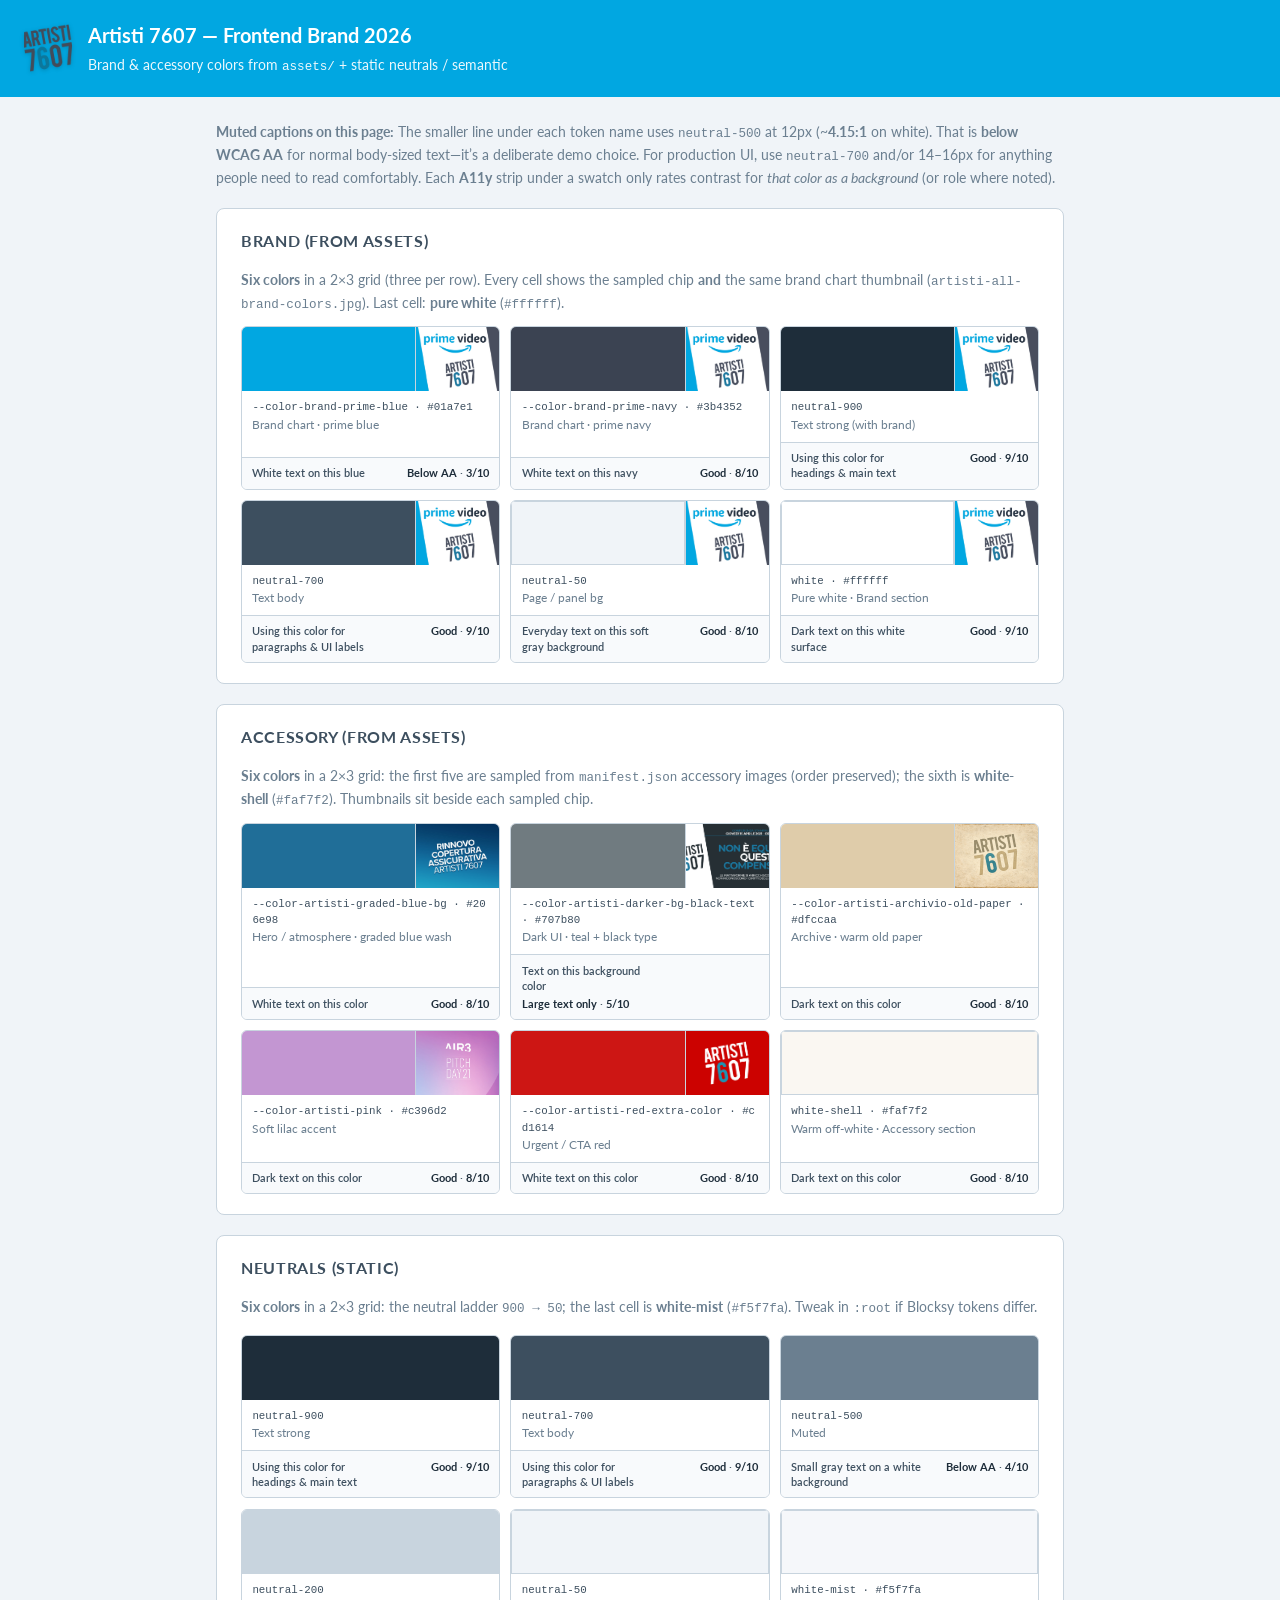
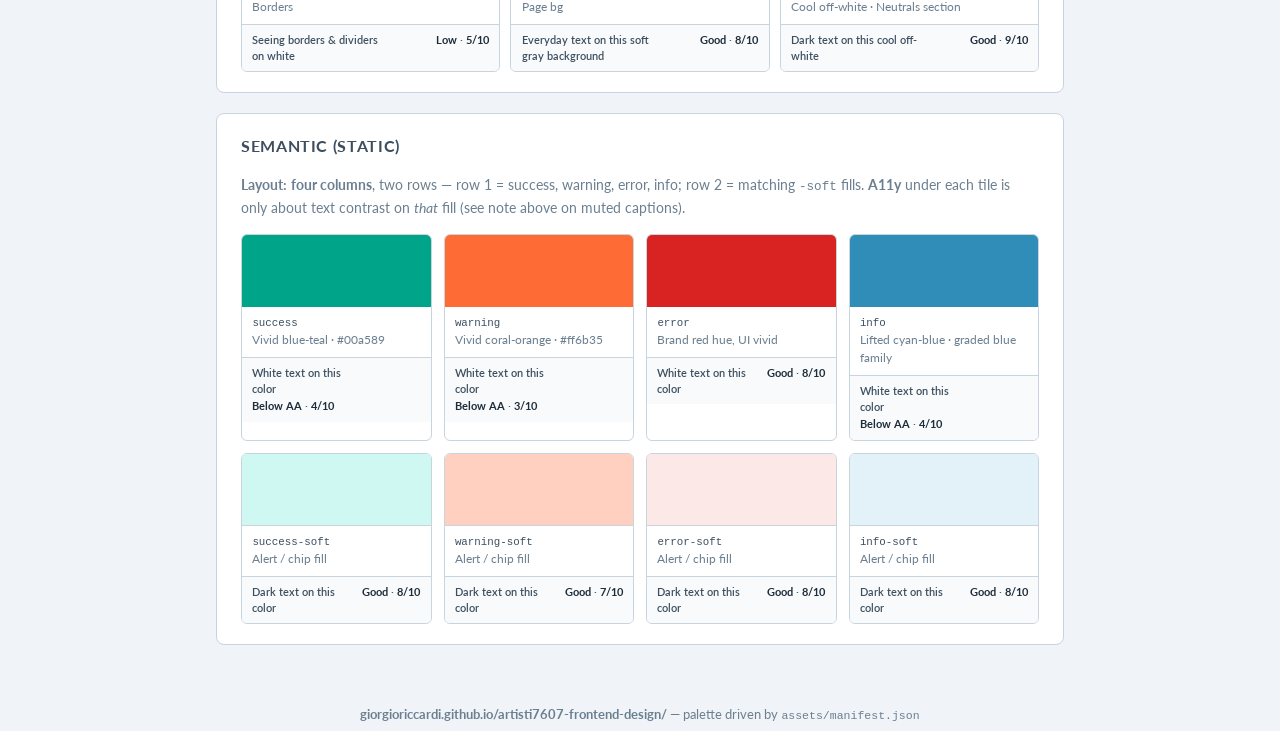
==== index.html @ b5bd895c "a11y: drop redundant per-tile gray-caption row; document muted labels once in main Made-with: Cursor" ====
<!DOCTYPE html>
<html lang="en">

<head>
  <meta charset="utf-8" />
  <meta name="viewport" content="width=device-width, initial-scale=1" />
  <title>Artisti 7607 — Frontend Brand 2026</title>
  <link rel="preconnect" href="https://fonts.googleapis.com" />
  <link rel="preconnect" href="https://fonts.gstatic.com" crossorigin />
  <link href="https://fonts.googleapis.com/css2?family=Lato:ital,wght@0,300;0,400;0,700;1,400&amp;display=swap" rel="stylesheet" />
  <style>
    :root {
      /*
        Static fallbacks aligned to assets/ (64×64 average sample, Pillow):
        logo #3a5365, darker-bg #67869e, all-brand-colors #95bcce,
        graded-blue #216f98, red-extra #cc1514
      */
      --color-primary: #3a5365;
      --color-primary-light: #67869e;
      --color-accent: #cc1514;
      --color-accent-muted: #95bcce;

      /* Brand chart (artisti-all-brand-colors.jpg): bright blue + navy pair */
      --color-brand-prime-blue: #01a7e1;
      --color-brand-prime-navy: #3b4352;

      /*
        Accessory reference medians (64px Pillow sample — live page uses JS average):
        graded blue #136d9d · dark surface #264f59 · archive paper #e9d4b2 · pink #c29ad5 · red #cc0200
      */

      --color-neutral-900: #1e2d3a;
      --color-neutral-700: #3d4f5f;
      --color-neutral-500: #6b7f90;
      --color-neutral-200: #c8d4de;
      --color-neutral-50: #f0f4f8;

      /* Whites / off-whites (after neutral-50 in the ramp) */
      --color-white: #ffffff;
      --color-white-mist: #f5f7fa;
      --color-white-shell: #faf7f2;

      /*
        Semantic — brand-adjacent but more vivid for UI:
        success = saturated blue-teal (still cool / graded-blue family, not muddy)
        warning = vivid coral-orange (punchier than terracotta, still kin to accent red)
        error / info unchanged
      */
      --color-success: #00a589;
      --color-success-soft: #cff8f2;
      --color-warning: #ff6b35;
      --color-warning-soft: #ffd0c0;
      --color-error: #d92222;
      --color-error-soft: #fde8e8;
      --color-info: #2f8db8;
      --color-info-soft: #e3f1f8;

      /* Matches live site https://artisti7607.com (Lato body) */
      --font-sans: "Lato", system-ui, -apple-system, "Segoe UI", Roboto, sans-serif;
      --font-mono: ui-monospace, SFMono-Regular, Menlo, Monaco, Consolas, monospace;
    }

    * {
      box-sizing: border-box;
    }

    body {
      margin: 0;
      font-family: var(--font-sans);
      font-weight: 400;
      color: var(--color-neutral-900);
      background: var(--color-neutral-50);
      line-height: 1.5;
    }

    code {
      font-family: var(--font-mono);
      font-size: 0.9em;
    }

    header {
      background: var(--header-bg, var(--color-brand-prime-blue));
      color: #fff;
      padding: 1.25rem 1.5rem;
      transition: background 0.2s ease;
    }

    .header-row {
      display: flex;
      align-items: center;
      gap: 1rem;
      flex-wrap: wrap;
    }

    .header-logo {
      height: 3rem;
      width: auto;
      display: block;
      flex-shrink: 0;
      object-fit: contain;
      filter: drop-shadow(0 1px 2px rgba(0, 0, 0, 0.18));
    }

    .header-copy h1 {
      margin: 0 0 0.25rem;
      font-size: 1.25rem;
      font-weight: 700;
    }

    .header-copy p {
      margin: 0;
      opacity: 0.92;
      font-size: 0.875rem;
      font-weight: 400;
    }

    main {
      max-width: 56rem;
      margin: 0 auto;
      padding: 1.5rem;
    }

    section {
      background: #fff;
      border: 1px solid var(--color-neutral-200);
      border-radius: 8px;
      padding: 1.25rem 1.5rem;
      margin-bottom: 1.25rem;
    }

    section h2 {
      margin: 0 0 1rem;
      font-size: 1rem;
      font-weight: 700;
      text-transform: uppercase;
      letter-spacing: 0.04em;
      color: var(--color-neutral-700);
    }

    .hint {
      margin: 0;
      font-size: 0.875rem;
      color: var(--color-neutral-500);
    }

    .swatch-grid {
      display: grid;
      grid-template-columns: repeat(auto-fill, minmax(220px, 1fr));
      gap: 0.75rem;
    }

    /* Semantic: 4 columns — row 1 solid, row 2 -soft */
    .semantic-grid {
      display: grid;
      grid-template-columns: repeat(4, 1fr);
      gap: 0.75rem;
    }

    /* Keep four columns on typical tablets; stack only on narrow viewports */
    @media (max-width: 720px) {
      .semantic-grid {
        grid-template-columns: repeat(2, 1fr);
      }
    }

    @media (max-width: 380px) {
      .semantic-grid {
        grid-template-columns: 1fr;
      }
    }

    .swatch {
      border-radius: 6px;
      overflow: hidden;
      border: 1px solid var(--color-neutral-200);
    }

    /* Brand / Accessory / Neutrals: six colors, three per row (2×3) */
    .palette-six {
      display: grid;
      grid-template-columns: repeat(3, 1fr);
      grid-template-rows: repeat(2, auto);
      gap: 0.65rem;
    }

    @media (max-width: 640px) {
      .palette-six {
        grid-template-columns: repeat(2, 1fr);
      }
    }

    .palette-six__item {
      border-radius: 6px;
      overflow: hidden;
      border: 1px solid var(--color-neutral-200);
      display: flex;
      flex-direction: column;
      background: #fff;
    }

    .palette-six__chip {
      height: 4rem;
      min-height: 4rem;
      flex-shrink: 0;
    }

    .palette-six__chip--outline {
      box-shadow: inset 0 0 0 1px var(--color-neutral-200);
    }

    .palette-six__item .swatch-meta {
      flex: 1;
    }

    .palette-six__item .swatch-bar {
      height: 4rem;
      min-height: 4rem;
    }

    .swatch-bar {
      display: flex;
      height: 4.5rem;
      min-height: 4.5rem;
    }

    .swatch-bar .swatch-color {
      flex: 1;
      min-width: 0;
      height: 100%;
    }

    .swatch>.swatch-color {
      height: 4.5rem;
    }

    .swatch-ref {
      width: 5.25rem;
      flex-shrink: 0;
      height: 100%;
      object-fit: cover;
      object-position: center;
      border-left: 1px solid var(--color-neutral-200);
      display: block;
      background: var(--color-neutral-200);
    }

    .swatch-ref--missing {
      background: repeating-linear-gradient(-45deg, #e2e8f0, #e2e8f0 5px, #cbd5e1 5px, #cbd5e1 10px);
    }

    .swatch-thumb {
      height: 4.5rem;
      background-size: cover;
      background-position: center;
    }

    .swatch-meta {
      padding: 0.5rem 0.65rem;
      font-size: 0.75rem;
      background: #fff;
    }

    .swatch-meta code {
      display: block;
      color: var(--color-neutral-700);
      word-break: break-all;
    }

    .swatch-meta span {
      color: var(--color-neutral-500);
    }

    /* WCAG-oriented notes; text ≥4.5:1 on #f8fafc (neutral-700 body) */
    .swatch-a11y {
      padding: 0.45rem 0.65rem 0.5rem;
      font-size: 0.6875rem;
      line-height: 1.4;
      color: var(--color-neutral-700);
      background: #f8fafc;
      border-top: 1px solid var(--color-neutral-200);
    }

    .swatch-a11y-row {
      display: flex;
      flex-wrap: wrap;
      justify-content: space-between;
      align-items: baseline;
      gap: 0.15rem 0.5rem;
    }

    .swatch-a11y-topic {
      color: var(--color-neutral-700);
      font-weight: 600;
      max-width: 58%;
    }

    .swatch-a11y-eval {
      text-align: right;
      font-variant-numeric: tabular-nums;
    }

    .swatch-a11y-verdict {
      font-weight: 700;
      color: var(--color-neutral-900);
    }

    .swatch-a11y-grade {
      font-weight: 700;
      color: var(--color-neutral-900);
    }

    .swatch.missing .swatch-color {
      background: repeating-linear-gradient(-45deg, #eee, #eee 6px, #ddd 6px, #ddd 12px);
    }

    .swatch.missing .palette-six__chip {
      background: repeating-linear-gradient(-45deg, #eee, #eee 6px, #ddd 6px, #ddd 12px);
    }

    .swatch.missing .swatch-meta span {
      color: var(--color-error);
    }

    footer {
      text-align: center;
      padding: 1rem;
      font-size: 0.8rem;
      color: var(--color-neutral-500);
    }
  </style>
</head>

<body>
  <header id="site-header">
    <div class="header-row">
      <img class="header-logo" src="assets/artisti-brand-logo.png" width="120" height="48" alt="Artisti 7607" />
      <div class="header-copy">
        <h1>Artisti 7607 — Frontend Brand 2026</h1>
        <p>Brand &amp; accessory colors from <code>assets/</code> + static neutrals / semantic</p>
      </div>
    </div>
  </header>

  <main>
    <p class="hint" style="margin-bottom:1.25rem"><strong>Muted captions on this page:</strong> The smaller line under each
      token name uses <code>neutral-500</code> at 12px (~<strong>4.15:1</strong> on white). That is <strong>below WCAG AA</strong>
      for normal body-sized text—it’s a deliberate demo choice. For production UI, use <code>neutral-700</code> and/or
      14–16px for anything people need to read comfortably. Each <strong>A11y</strong> strip under a swatch only rates
      contrast for <em>that color as a background</em> (or role where noted).</p>
    <section aria-labelledby="brand-assets-heading">
      <h2 id="brand-assets-heading">Brand (from assets)</h2>
      <p class="hint" style="margin-bottom:0.75rem">
        <strong>Six colors</strong> in a 2×3 grid (three per row). Every cell shows the sampled chip
        <strong>and</strong> the same brand chart thumbnail (<code>artisti-all-brand-colors.jpg</code>). Last cell:
        <strong>pure white</strong> (<code>#ffffff</code>).
      </p>
      <div id="brand-palette" class="palette-six" aria-label="Brand palette, six colors">
        <div class="palette-six__item swatch">
          <div class="swatch-bar">
            <div class="swatch-color" style="background: var(--color-brand-prime-blue)"></div>
            <img class="swatch-ref" src="assets/artisti-all-brand-colors.jpg" alt="Source artwork: brand color chart"
              width="84" height="72" loading="lazy" />
          </div>
          <div class="swatch-meta">
            <code>--color-brand-prime-blue · #01a7e1</code>
            <span>Brand chart · prime blue</span>
          </div>
          <div class="swatch-a11y" title="White on #01a7e1 ≈2.8:1 — fails WCAG AA for normal text. Dark text on this fill passes.">
            <div class="swatch-a11y-row">
              <span class="swatch-a11y-topic">White text on this blue</span>
              <span class="swatch-a11y-eval"><span class="swatch-a11y-verdict">Below AA</span> · <span class="swatch-a11y-grade">3/10</span></span>
            </div>
          </div>
        </div>
        <div class="palette-six__item swatch">
          <div class="swatch-bar">
            <div class="swatch-color" style="background: var(--color-brand-prime-navy)"></div>
            <img class="swatch-ref" src="assets/artisti-all-brand-colors.jpg" alt="Source artwork: brand color chart"
              width="84" height="72" loading="lazy" />
          </div>
          <div class="swatch-meta">
            <code>--color-brand-prime-navy · #3b4352</code>
            <span>Brand chart · prime navy</span>
          </div>
          <div class="swatch-a11y" title="White on navy ≈8.5:1 — AA body OK.">
            <div class="swatch-a11y-row">
              <span class="swatch-a11y-topic">White text on this navy</span>
              <span class="swatch-a11y-eval"><span class="swatch-a11y-verdict">Good</span> · <span class="swatch-a11y-grade">8/10</span></span>
            </div>
          </div>
        </div>
        <div class="palette-six__item swatch">
          <div class="swatch-bar">
            <div class="swatch-color" style="background: var(--color-neutral-900)"></div>
            <img class="swatch-ref" src="assets/artisti-all-brand-colors.jpg" alt="Source artwork: brand color chart"
              width="84" height="72" loading="lazy" />
          </div>
          <div class="swatch-meta"><code>neutral-900</code><span>Text strong (with brand)</span></div>
          <div class="swatch-a11y" title="Strong body text on light backgrounds — passes AA.">
            <div class="swatch-a11y-row">
              <span class="swatch-a11y-topic">Using this color for headings &amp; main text</span>
              <span class="swatch-a11y-eval"><span class="swatch-a11y-verdict">Good</span> · <span class="swatch-a11y-grade">9/10</span></span>
            </div>
          </div>
        </div>
        <div class="palette-six__item swatch">
          <div class="swatch-bar">
            <div class="swatch-color" style="background: var(--color-neutral-700)"></div>
            <img class="swatch-ref" src="assets/artisti-all-brand-colors.jpg" alt="Source artwork: brand color chart"
              width="84" height="72" loading="lazy" />
          </div>
          <div class="swatch-meta"><code>neutral-700</code><span>Text body</span></div>
          <div class="swatch-a11y" title="Body text on white — ~8.5:1, passes AA.">
            <div class="swatch-a11y-row">
              <span class="swatch-a11y-topic">Using this color for paragraphs &amp; UI labels</span>
              <span class="swatch-a11y-eval"><span class="swatch-a11y-verdict">Good</span> · <span class="swatch-a11y-grade">9/10</span></span>
            </div>
          </div>
        </div>
        <div class="palette-six__item swatch">
          <div class="swatch-bar">
            <div class="swatch-color"
              style="background: var(--color-neutral-50); box-shadow: inset 0 0 0 1px var(--color-neutral-200)"></div>
            <img class="swatch-ref" src="assets/artisti-all-brand-colors.jpg" alt="Source artwork: brand color chart"
              width="84" height="72" loading="lazy" />
          </div>
          <div class="swatch-meta"><code>neutral-50</code><span>Page / panel bg</span></div>
          <div class="swatch-a11y" title="Page bg: use neutral-900/700 for body text — passes.">
            <div class="swatch-a11y-row">
              <span class="swatch-a11y-topic">Everyday text on this soft gray background</span>
              <span class="swatch-a11y-eval"><span class="swatch-a11y-verdict">Good</span> · <span class="swatch-a11y-grade">8/10</span></span>
            </div>
          </div>
        </div>
        <div class="palette-six__item swatch">
          <div class="swatch-bar">
            <div class="swatch-color palette-six__chip--outline" style="background: var(--color-white)"></div>
            <img class="swatch-ref" src="assets/artisti-all-brand-colors.jpg" alt="Source artwork: brand color chart"
              width="84" height="72" loading="lazy" />
          </div>
          <div class="swatch-meta"><code>white · #ffffff</code><span>Pure white · Brand section</span></div>
          <div class="swatch-a11y" title="Dark body text on white — strong contrast.">
            <div class="swatch-a11y-row">
              <span class="swatch-a11y-topic">Dark text on this white surface</span>
              <span class="swatch-a11y-eval"><span class="swatch-a11y-verdict">Good</span> · <span class="swatch-a11y-grade">9/10</span></span>
            </div>
          </div>
        </div>
      </div>
    </section>

    <section aria-labelledby="accessory-assets-heading">
      <h2 id="accessory-assets-heading">Accessory (from assets)</h2>
      <p class="hint" style="margin-bottom:0.75rem">
        <strong>Six colors</strong> in a 2×3 grid: the first five are sampled from <code>manifest.json</code> accessory
        images (order preserved); the sixth is <strong>white-shell</strong> (<code>#faf7f2</code>). Thumbnails sit beside
        each sampled chip.
      </p>
      <p id="accessory-empty" class="hint" hidden>
        No accessory files listed. Add filenames to <code>manifest.json</code> → <code>accessory</code>.
      </p>
      <div id="accessory-palette" class="palette-six" aria-live="polite" aria-label="Accessory palette, six colors"></div>
    </section>

    <section aria-labelledby="neutral-heading">
      <h2 id="neutral-heading">Neutrals (static)</h2>
      <p class="hint" style="margin-bottom:1rem">
        <strong>Six colors</strong> in a 2×3 grid: the neutral ladder <code>900 → 50</code>; the last cell is
        <strong>white-mist</strong> (<code>#f5f7fa</code>). Tweak in <code>:root</code> if Blocksy tokens differ.
      </p>
      <div id="neutral-palette" class="palette-six" aria-label="Neutral palette, six colors">
        <div class="palette-six__item swatch">
          <div class="palette-six__chip" style="background: var(--color-neutral-900)"></div>
          <div class="swatch-meta"><code>neutral-900</code><span>Text strong</span></div>
          <div class="swatch-a11y" title="Strong body text on light backgrounds — passes AA.">
            <div class="swatch-a11y-row">
              <span class="swatch-a11y-topic">Using this color for headings &amp; main text</span>
              <span class="swatch-a11y-eval"><span class="swatch-a11y-verdict">Good</span> · <span class="swatch-a11y-grade">9/10</span></span>
            </div>
          </div>
        </div>
        <div class="palette-six__item swatch">
          <div class="palette-six__chip" style="background: var(--color-neutral-700)"></div>
          <div class="swatch-meta"><code>neutral-700</code><span>Text body</span></div>
          <div class="swatch-a11y" title="Body text on white — ~8.5:1, passes AA.">
            <div class="swatch-a11y-row">
              <span class="swatch-a11y-topic">Using this color for paragraphs &amp; UI labels</span>
              <span class="swatch-a11y-eval"><span class="swatch-a11y-verdict">Good</span> · <span class="swatch-a11y-grade">9/10</span></span>
            </div>
          </div>
        </div>
        <div class="palette-six__item swatch">
          <div class="palette-six__chip" style="background: var(--color-neutral-500)"></div>
          <div class="swatch-meta"><code>neutral-500</code><span>Muted</span></div>
          <div class="swatch-a11y" title="As 12px caption on white ~4.15:1 — fails AA body.">
            <div class="swatch-a11y-row">
              <span class="swatch-a11y-topic">Small gray text on a white background</span>
              <span class="swatch-a11y-eval"><span class="swatch-a11y-verdict">Below AA</span> · <span class="swatch-a11y-grade">4/10</span></span>
            </div>
          </div>
        </div>
        <div class="palette-six__item swatch">
          <div class="palette-six__chip" style="background: var(--color-neutral-200)"></div>
          <div class="swatch-meta"><code>neutral-200</code><span>Borders</span></div>
          <div class="swatch-a11y" title="1px border vs white ~1.5:1 — weak non-text contrast.">
            <div class="swatch-a11y-row">
              <span class="swatch-a11y-topic">Seeing borders &amp; dividers on white</span>
              <span class="swatch-a11y-eval"><span class="swatch-a11y-verdict">Low</span> · <span class="swatch-a11y-grade">5/10</span></span>
            </div>
          </div>
        </div>
        <div class="palette-six__item swatch">
          <div class="palette-six__chip"
            style="background: var(--color-neutral-50); box-shadow: inset 0 0 0 1px var(--color-neutral-200)"></div>
          <div class="swatch-meta"><code>neutral-50</code><span>Page bg</span></div>
          <div class="swatch-a11y" title="Page bg: use neutral-900/700 for body text — passes.">
            <div class="swatch-a11y-row">
              <span class="swatch-a11y-topic">Everyday text on this soft gray background</span>
              <span class="swatch-a11y-eval"><span class="swatch-a11y-verdict">Good</span> · <span class="swatch-a11y-grade">8/10</span></span>
            </div>
          </div>
        </div>
        <div class="palette-six__item swatch">
          <div class="palette-six__chip palette-six__chip--outline" style="background: var(--color-white-mist)"></div>
          <div class="swatch-meta"><code>white-mist · #f5f7fa</code><span>Cool off-white · Neutrals section</span></div>
          <div class="swatch-a11y" title="Slightly cool off-white; dark text still reads clearly.">
            <div class="swatch-a11y-row">
              <span class="swatch-a11y-topic">Dark text on this cool off-white</span>
              <span class="swatch-a11y-eval"><span class="swatch-a11y-verdict">Good</span> · <span class="swatch-a11y-grade">9/10</span></span>
            </div>
          </div>
        </div>
      </div>
    </section>

    <section aria-labelledby="semantic-heading">
      <h2 id="semantic-heading">Semantic (static)</h2>
      <p class="hint" style="margin-bottom:1rem"><strong>Layout:</strong> <strong>four columns</strong>, two rows — row 1 =
        success, warning, error, info; row 2 = matching <code>-soft</code> fills. <strong>A11y</strong> under each tile is
        only about text contrast on <em>that</em> fill (see note above on muted captions).</p>
      <div class="semantic-grid">
        <div class="swatch">
          <div class="swatch-color" style="background: var(--color-success)"></div>
          <div class="swatch-meta"><code>success</code><span>Vivid blue-teal · #00a589</span></div>
          <div class="swatch-a11y" title="White on fill ~3.1:1 — fails AA body. Prefer dark text/icons on this fill.">
            <div class="swatch-a11y-row">
              <span class="swatch-a11y-topic">White text on this color</span>
              <span class="swatch-a11y-eval"><span class="swatch-a11y-verdict">Below AA</span> · <span class="swatch-a11y-grade">4/10</span></span>
            </div>
          </div>
        </div>
        <div class="swatch">
          <div class="swatch-color" style="background: var(--color-warning)"></div>
          <div class="swatch-meta"><code>warning</code><span>Vivid coral-orange · #ff6b35</span></div>
          <div class="swatch-a11y" title="White on fill ~2.8:1 — fails AA. Use dark text or stronger fill for small type.">
            <div class="swatch-a11y-row">
              <span class="swatch-a11y-topic">White text on this color</span>
              <span class="swatch-a11y-eval"><span class="swatch-a11y-verdict">Below AA</span> · <span class="swatch-a11y-grade">3/10</span></span>
            </div>
          </div>
        </div>
        <div class="swatch">
          <div class="swatch-color" style="background: var(--color-error)"></div>
          <div class="swatch-meta"><code>error</code><span>Brand red hue, UI vivid</span></div>
          <div class="swatch-a11y" title="White on fill ~5:1 — passes AA for normal body text.">
            <div class="swatch-a11y-row">
              <span class="swatch-a11y-topic">White text on this color</span>
              <span class="swatch-a11y-eval"><span class="swatch-a11y-verdict">Good</span> · <span class="swatch-a11y-grade">8/10</span></span>
            </div>
          </div>
        </div>
        <div class="swatch">
          <div class="swatch-color" style="background: var(--color-info)"></div>
          <div class="swatch-meta"><code>info</code><span>Lifted cyan-blue · graded blue family</span></div>
          <div class="swatch-a11y" title="White on fill ~3.7:1 — fails AA body. Prefer dark text on solid info.">
            <div class="swatch-a11y-row">
              <span class="swatch-a11y-topic">White text on this color</span>
              <span class="swatch-a11y-eval"><span class="swatch-a11y-verdict">Below AA</span> · <span class="swatch-a11y-grade">4/10</span></span>
            </div>
          </div>
        </div>
        <div class="swatch">
          <div class="swatch-color"
            style="background: var(--color-success-soft); border-bottom: 1px solid var(--color-neutral-200)"></div>
          <div class="swatch-meta"><code>success-soft</code><span>Alert / chip fill</span></div>
          <div class="swatch-a11y" title="neutral-700 on soft fill ~7.4:1 — AA OK for labels.">
            <div class="swatch-a11y-row">
              <span class="swatch-a11y-topic">Dark text on this color</span>
              <span class="swatch-a11y-eval"><span class="swatch-a11y-verdict">Good</span> · <span class="swatch-a11y-grade">8/10</span></span>
            </div>
          </div>
        </div>
        <div class="swatch">
          <div class="swatch-color"
            style="background: var(--color-warning-soft); border-bottom: 1px solid var(--color-neutral-200)"></div>
          <div class="swatch-meta"><code>warning-soft</code><span>Alert / chip fill</span></div>
          <div class="swatch-a11y" title="neutral-700 on fill ~6:1 — AA OK.">
            <div class="swatch-a11y-row">
              <span class="swatch-a11y-topic">Dark text on this color</span>
              <span class="swatch-a11y-eval"><span class="swatch-a11y-verdict">Good</span> · <span class="swatch-a11y-grade">7/10</span></span>
            </div>
          </div>
        </div>
        <div class="swatch">
          <div class="swatch-color"
            style="background: var(--color-error-soft); border-bottom: 1px solid var(--color-neutral-200)"></div>
          <div class="swatch-meta"><code>error-soft</code><span>Alert / chip fill</span></div>
          <div class="swatch-a11y" title="neutral-700 on fill ~7.2:1 — AA OK.">
            <div class="swatch-a11y-row">
              <span class="swatch-a11y-topic">Dark text on this color</span>
              <span class="swatch-a11y-eval"><span class="swatch-a11y-verdict">Good</span> · <span class="swatch-a11y-grade">8/10</span></span>
            </div>
          </div>
        </div>
        <div class="swatch">
          <div class="swatch-color"
            style="background: var(--color-info-soft); border-bottom: 1px solid var(--color-neutral-200)"></div>
          <div class="swatch-meta"><code>info-soft</code><span>Alert / chip fill</span></div>
          <div class="swatch-a11y" title="neutral-700 on fill ~7.3:1 — AA OK.">
            <div class="swatch-a11y-row">
              <span class="swatch-a11y-topic">Dark text on this color</span>
              <span class="swatch-a11y-eval"><span class="swatch-a11y-verdict">Good</span> · <span class="swatch-a11y-grade">8/10</span></span>
            </div>
          </div>
        </div>
      </div>
    </section>
  </main>

  <footer>
    <strong>giorgioriccardi.github.io/artisti7607-frontend-design/</strong> — palette driven by
    <code>assets/manifest.json</code>
  </footer>

  <script>
    (function () {
      function basePath() {
        var p = window.location.pathname;
        if (p.endsWith('/')) return p;
        if (/\.html?$/i.test(p)) return p.replace(/[^/]+$/, '');
        return p + '/';
      }

      function assetUrl(name) {
        return basePath() + 'assets/' + encodeURI(name.replace(/^\/+/, ''));
      }

      function fileStem(name) {
        return name.replace(/^.*\//, '').replace(/\.[^.]+$/, '');
      }

      function labelFromStem(stem) {
        return stem.replace(/[-_]+/g, ' ').replace(/\s+/g, ' ').trim().replace(/\b\w/g, function (c) { return c.toUpperCase(); });
      }

      function cssVarFromStem(stem) {
        var slug = stem.toLowerCase().replace(/[^a-z0-9]+/g, '-').replace(/^-|-$/g, '');
        return '--color-' + slug;
      }

      function parseHex(hex) {
        if (!hex || typeof hex !== 'string') return null;
        var m = hex.trim().match(/^#?([0-9a-f]{6})$/i);
        return m ? ('#' + m[1].toLowerCase()) : null;
      }

      function linChannel(c) {
        c = c / 255;
        return c <= 0.03928 ? c / 12.92 : Math.pow((c + 0.055) / 1.055, 2.4);
      }

      function luminanceHex(hex) {
        var h = parseHex(hex);
        if (!h) return 0;
        h = h.slice(1);
        var r = parseInt(h.slice(0, 2), 16), g = parseInt(h.slice(2, 4), 16), b = parseInt(h.slice(4, 6), 16);
        return 0.2126 * linChannel(r) + 0.7152 * linChannel(g) + 0.0722 * linChannel(b);
      }

      function contrastRatioHex(a, b) {
        var L1 = luminanceHex(a), L2 = luminanceHex(b);
        var hi = Math.max(L1, L2), lo = Math.min(L1, L2);
        return (hi + 0.05) / (lo + 0.05);
      }

      function fillA11yFromHex(hex) {
        if (!parseHex(hex)) {
          return {
            topic: 'Text on this background color',
            verdict: 'Unknown',
            grade: '—/10',
            title: 'No color sample — contrast not computed.'
          };
        }
        var dark = '#1e2d3a';
        var light = '#ffffff';
        var cw = contrastRatioHex(light, hex);
        var cd = contrastRatioHex(dark, hex);
        var title = 'Contrast: white text ' + cw.toFixed(2) + ':1, dark text ' + cd.toFixed(2) + ':1 (AA needs 4.5:1 for normal-sized type).';
        if (cw >= 4.5) {
          title += ' White lettering on this color passes AA.';
          return { topic: 'White text on this color', verdict: 'Good', grade: '8/10', title: title };
        }
        if (cd >= 4.5) {
          title += ' Dark lettering on this color passes AA.';
          return { topic: 'Dark text on this color', verdict: 'Good', grade: '8/10', title: title };
        }
        if (cw >= 3 || cd >= 3) {
          return { topic: 'Text on this background color', verdict: 'Large text only', grade: '5/10', title: title };
        }
        return { topic: 'Text on this background color', verdict: 'Below AA', grade: '3/10', title: title };
      }

      function buildSwatchA11y(hex, missing) {
        var box = document.createElement('div');
        box.className = 'swatch-a11y';
        var row1 = document.createElement('div');
        row1.className = 'swatch-a11y-row';
        var t1 = document.createElement('span');
        t1.className = 'swatch-a11y-topic';
        var e1 = document.createElement('span');
        e1.className = 'swatch-a11y-eval';
        if (missing) {
          box.title = 'Image missing — no color sample.';
          t1.textContent = 'Color from image (not available)';
          e1.innerHTML = '<span class="swatch-a11y-verdict">Incomplete</span> · <span class="swatch-a11y-grade">—/10</span>';
        } else {
          var fa = fillA11yFromHex(hex);
          box.title = fa.title;
          t1.textContent = fa.topic;
          e1.innerHTML = '<span class="swatch-a11y-verdict">' + fa.verdict + '</span> · <span class="swatch-a11y-grade">' + fa.grade + '</span>';
        }
        row1.appendChild(t1);
        row1.appendChild(e1);
        box.appendChild(row1);
        return box;
      }

      function averageColor(img) {
        var canvas = document.createElement('canvas');
        var ctx = canvas.getContext('2d');
        var w = 48, h = 48;
        canvas.width = w;
        canvas.height = h;
        try {
          ctx.drawImage(img, 0, 0, w, h);
        } catch (e) {
          return null;
        }
        var data = ctx.getImageData(0, 0, w, h).data;
        var r = 0, g = 0, b = 0, n = 0;
        for (var i = 0; i < data.length; i += 4) {
          var a = data[i + 3];
          if (a < 8) continue;
          r += data[i];
          g += data[i + 1];
          b += data[i + 2];
          n++;
        }
        if (!n) return null;
        r = Math.round(r / n);
        g = Math.round(g / n);
        b = Math.round(b / n);
        return '#' + [r, g, b].map(function (x) {
          return x.toString(16).padStart(2, '0');
        }).join('');
      }

      function accessoryPaletteCell(url, stem, hex, missing, caption) {
        var varName = cssVarFromStem(fileStem(stem));
        var label = labelFromStem(fileStem(stem));
        var wrap = document.createElement('div');
        wrap.className = 'palette-six__item swatch' + (missing ? ' missing' : '');
        if (!missing && hex) {
          document.documentElement.style.setProperty(varName, hex);
        }

        var bar = document.createElement('div');
        bar.className = 'swatch-bar';

        var colorDiv = document.createElement('div');
        colorDiv.className = 'swatch-color';
        if (missing) {
          /* striped via CSS .missing .swatch-color */
        } else if (hex) {
          colorDiv.style.background = hex;
        } else {
          colorDiv.classList.add('swatch-thumb');
          colorDiv.style.backgroundImage = 'url("' + url.replace(/"/g, '\\"') + '")';
        }
        bar.appendChild(colorDiv);

        if (url) {
          if (!missing) {
            var ref = document.createElement('img');
            ref.className = 'swatch-ref';
            ref.src = url;
            ref.alt = 'Source: ' + fileStem(stem).replace(/-/g, ' ');
            ref.loading = 'lazy';
            bar.appendChild(ref);
          } else {
            var ph = document.createElement('div');
            ph.className = 'swatch-ref swatch-ref--missing';
            ph.title = 'Asset missing';
            bar.appendChild(ph);
          }
        }

        wrap.appendChild(bar);

        var meta = document.createElement('div');
        meta.className = 'swatch-meta';
        var code = document.createElement('code');
        code.textContent = missing ? '(missing) ' + fileStem(stem) : varName + ' · ' + hex;
        var span = document.createElement('span');
        span.textContent = missing ? fileStem(stem) : (caption || label);
        meta.appendChild(code);
        meta.appendChild(span);
        wrap.appendChild(meta);
        wrap.appendChild(buildSwatchA11y(hex, missing));
        return wrap;
      }

      function accessoryPlaceholderCell() {
        var wrap = document.createElement('div');
        wrap.className = 'palette-six__item swatch missing';
        var chip = document.createElement('div');
        chip.className = 'palette-six__chip';
        wrap.appendChild(chip);
        var meta = document.createElement('div');
        meta.className = 'swatch-meta';
        var code = document.createElement('code');
        code.textContent = '(empty slot)';
        var span = document.createElement('span');
        span.textContent = 'Add another accessory in manifest';
        meta.appendChild(code);
        meta.appendChild(span);
        wrap.appendChild(meta);
        wrap.appendChild(buildSwatchA11y(null, true));
        return wrap;
      }

      function accessoryShellCell() {
        var wrap = document.createElement('div');
        wrap.className = 'palette-six__item swatch';
        var chip = document.createElement('div');
        chip.className = 'palette-six__chip palette-six__chip--outline';
        chip.style.background = 'var(--color-white-shell)';
        wrap.appendChild(chip);
        var meta = document.createElement('div');
        meta.className = 'swatch-meta';
        var code = document.createElement('code');
        code.textContent = 'white-shell · #faf7f2';
        var span = document.createElement('span');
        span.textContent = 'Warm off-white · Accessory section';
        meta.appendChild(code);
        meta.appendChild(span);
        wrap.appendChild(meta);
        wrap.appendChild(buildSwatchA11y('#faf7f2', false));
        return wrap;
      }

      function renderAccessorySix(files, container, emptyEl, captionsByFile) {
        container.innerHTML = '';
        if (!files || !files.length) {
          emptyEl.hidden = false;
          return Promise.resolve();
        }
        emptyEl.hidden = true;
        var chain = Promise.resolve();
        var row = [];
        for (var i = 0; i < 5; i++) {
          (function (idx) {
            chain = chain.then(function () {
              if (idx >= files.length) {
                row[idx] = accessoryPlaceholderCell();
                return Promise.resolve();
              }
              var name = files[idx];
              var url = assetUrl(name);
              var cap = captionsByFile && captionsByFile[name];
              return loadImage(url).then(function (img) {
                var hex = averageColor(img);
                row[idx] = accessoryPaletteCell(url, name, hex, false, cap);
              }).catch(function () {
                row[idx] = accessoryPaletteCell(url, name, null, true, cap);
              });
            });
          })(i);
        }
        return chain.then(function () {
          for (var j = 0; j < 5; j++) {
            container.appendChild(row[j]);
          }
          container.appendChild(accessoryShellCell());
        });
      }

      function loadImage(url) {
        return new Promise(function (resolve, reject) {
          var img = new Image();
          img.onload = function () { resolve(img); };
          img.onerror = function () { reject(new Error('load')); };
          img.src = url;
        });
      }

      var ACCESSORY_CAPTIONS = {
        'artisti-graded-blue-bg.jpg': 'Hero / atmosphere · graded blue wash',
        'artisti-darker-bg_black-text.jpg': 'Dark UI · teal + black type',
        'artisti-archivio-old-paper.png': 'Archive · warm old paper',
        'artisti-pink.jpg': 'Soft lilac accent',
        'artisti-red-extra-color.jpg': 'Urgent / CTA red'
      };

      fetch(assetUrl('manifest.json'))
        .then(function (r) {
          if (!r.ok) throw new Error('manifest');
          return r.json();
        })
        .then(function (data) {
          var accessory = data.accessory || [];
          return renderAccessorySix(
            accessory,
            document.getElementById('accessory-palette'),
            document.getElementById('accessory-empty'),
            ACCESSORY_CAPTIONS
          );
        })
        .catch(function () {
          var empty = document.getElementById('accessory-empty');
          empty.hidden = false;
          empty.textContent = 'Could not load assets/manifest.json. Ensure it exists and GitHub Pages has finished deploying.';
        });
    })();
  </script>
</body>

</html>
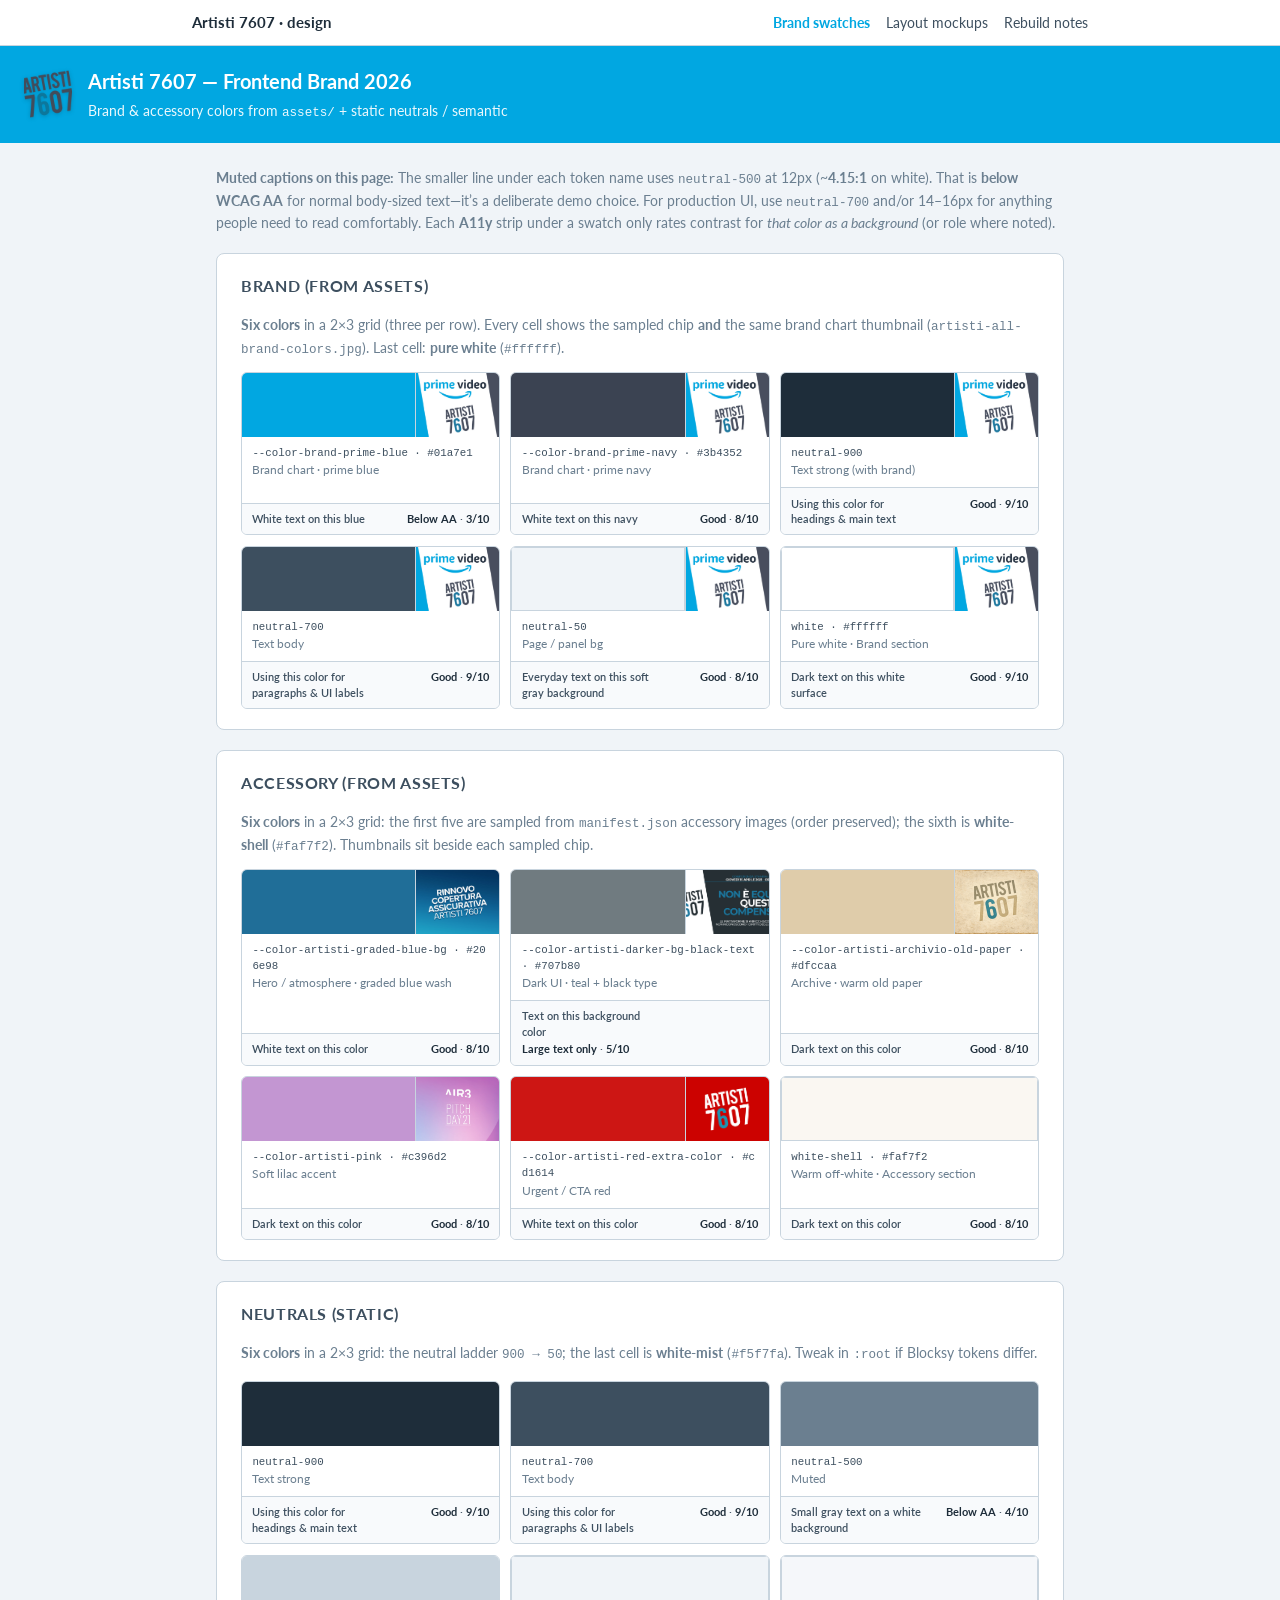
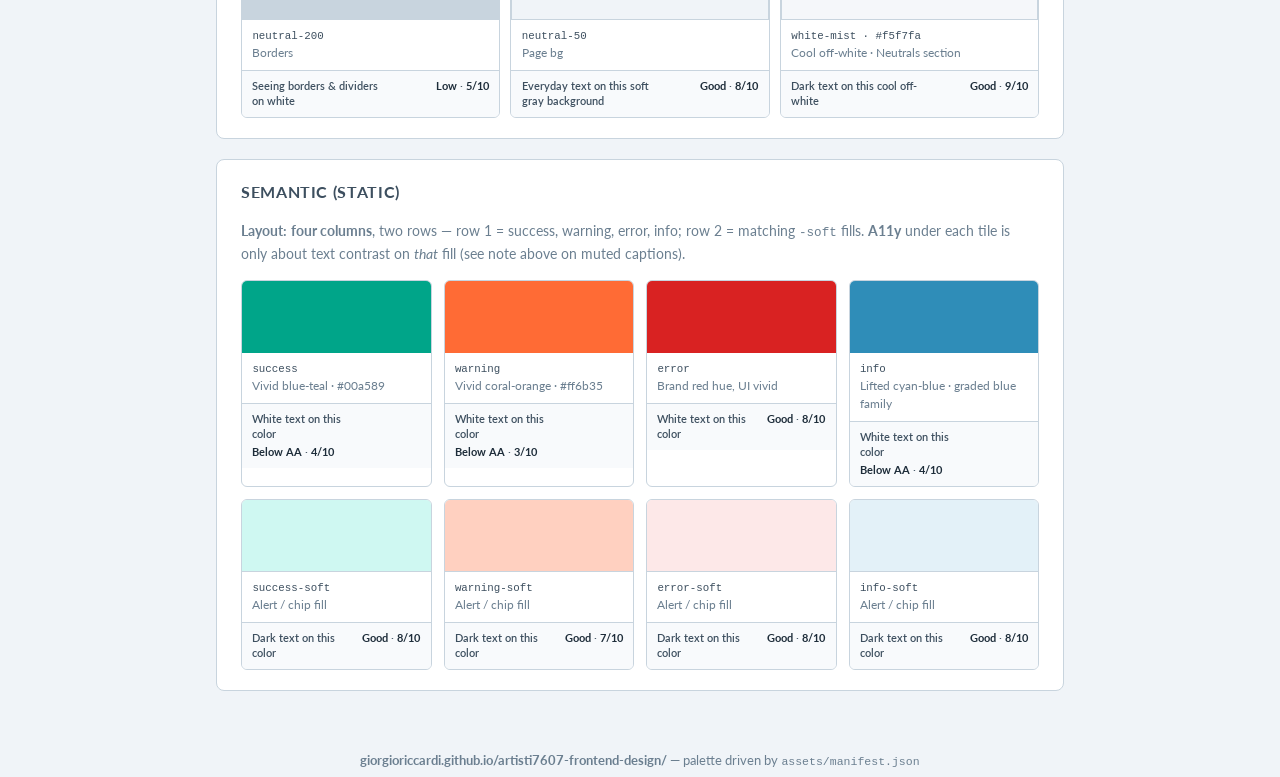
==== commit e1a86511: "Add site nav, layout mockups (3 scenarios), and rebuild notes - Shared css/site.css: microsite nav, " ====
--- a/index.html
+++ b/index.html
@@ -8,6 +8,7 @@
   <link rel="preconnect" href="https://fonts.googleapis.com" />
   <link rel="preconnect" href="https://fonts.gstatic.com" crossorigin />
   <link href="https://fonts.googleapis.com/css2?family=Lato:ital,wght@0,300;0,400;0,700;1,400&amp;display=swap" rel="stylesheet" />
+  <link rel="stylesheet" href="css/site.css" />
   <style>
     :root {
       /*
@@ -331,6 +332,17 @@
 </head>
 
 <body>
+  <a class="skip-link" href="#main">Skip to content</a>
+  <nav class="site-nav" aria-label="Design microsite">
+    <div class="site-nav__inner">
+      <a class="site-nav__brand" href="index.html">Artisti 7607 · design</a>
+      <ul class="site-nav__list">
+        <li><a href="index.html" aria-current="page">Brand swatches</a></li>
+        <li><a href="mockups.html">Layout mockups</a></li>
+        <li><a href="docs/rebuild-notes.html">Rebuild notes</a></li>
+      </ul>
+    </div>
+  </nav>
   <header id="site-header">
     <div class="header-row">
       <img class="header-logo" src="assets/artisti-brand-logo.png" width="120" height="48" alt="Artisti 7607" />
@@ -341,7 +353,7 @@
     </div>
   </header>
 
-  <main>
+  <main id="main">
     <p class="hint" style="margin-bottom:1.25rem"><strong>Muted captions on this page:</strong> The smaller line under each
       token name uses <code>neutral-500</code> at 12px (~<strong>4.15:1</strong> on white). That is <strong>below WCAG AA</strong>
       for normal body-sized text—it’s a deliberate demo choice. For production UI, use <code>neutral-700</code> and/or
--- a/css/site.css
+++ b/css/site.css
@@ -0,0 +1,280 @@
+/*
+  Shared layout for artisti7607-frontend-design (GitHub Pages).
+  Palette page keeps additional inline styles in index.html.
+*/
+
+:root {
+  --color-brand-prime-blue: #01a7e1;
+  --color-brand-prime-navy: #3b4352;
+  --color-neutral-900: #1e2d3a;
+  --color-neutral-700: #3d4f5f;
+  --color-neutral-500: #6b7f90;
+  --color-neutral-200: #c8d4de;
+  --color-neutral-50: #f0f4f8;
+  --font-sans: "Lato", system-ui, -apple-system, "Segoe UI", Roboto, sans-serif;
+}
+
+.visually-hidden {
+  position: absolute;
+  width: 1px;
+  height: 1px;
+  padding: 0;
+  margin: -1px;
+  overflow: hidden;
+  clip: rect(0, 0, 0, 0);
+  white-space: nowrap;
+  border: 0;
+}
+
+/* Skip link */
+.skip-link {
+  position: absolute;
+  left: -9999px;
+  z-index: 100;
+  padding: 0.5rem 1rem;
+  background: var(--color-brand-prime-navy);
+  color: #fff;
+  font-weight: 600;
+  text-decoration: none;
+  border-radius: 4px;
+}
+
+.skip-link:focus {
+  left: 1rem;
+  top: 1rem;
+}
+
+/* Top microsite nav (all static pages) */
+.site-nav {
+  background: #fff;
+  border-bottom: 1px solid var(--color-neutral-200);
+  padding: 0.65rem 1.25rem;
+}
+
+.site-nav__inner {
+  max-width: 56rem;
+  margin: 0 auto;
+  display: flex;
+  flex-wrap: wrap;
+  align-items: center;
+  justify-content: space-between;
+  gap: 0.75rem 1rem;
+}
+
+.site-nav__brand {
+  font-weight: 700;
+  color: var(--color-neutral-900);
+  text-decoration: none;
+  font-size: 0.95rem;
+}
+
+.site-nav__brand:hover {
+  text-decoration: underline;
+}
+
+.site-nav__list {
+  display: flex;
+  flex-wrap: wrap;
+  gap: 0.5rem 1rem;
+  list-style: none;
+  margin: 0;
+  padding: 0;
+}
+
+.site-nav__list a {
+  color: var(--color-neutral-700);
+  text-decoration: none;
+  font-size: 0.875rem;
+}
+
+.site-nav__list a:hover {
+  text-decoration: underline;
+  color: var(--color-neutral-900);
+}
+
+.site-nav__list a[aria-current="page"] {
+  font-weight: 700;
+  color: var(--color-brand-prime-blue);
+}
+
+/* Layout mockups: same chrome contract, labels swap by scenario */
+.mock-block {
+  margin-bottom: 2rem;
+}
+
+.mock-block h2 {
+  margin: 0 0 0.35rem;
+  font-size: 1.05rem;
+  font-weight: 700;
+  color: var(--color-neutral-700);
+  text-transform: none;
+  letter-spacing: normal;
+}
+
+.mock-block > p.hint {
+  margin: 0 0 0.85rem;
+}
+
+.mock-wrap {
+  border: 1px solid var(--color-neutral-200);
+  border-radius: 8px;
+  overflow: hidden;
+  background: #fff;
+}
+
+.mock-bar {
+  background: var(--color-brand-prime-navy);
+  color: #fff;
+  padding: 0.5rem 0.75rem;
+  display: flex;
+  flex-wrap: wrap;
+  align-items: center;
+  gap: 0.65rem 1rem;
+}
+
+.mock-bar__logo {
+  display: flex;
+  align-items: center;
+  gap: 0.45rem;
+  text-decoration: none;
+  color: #fff;
+  font-weight: 700;
+  font-size: 0.8125rem;
+  flex-shrink: 0;
+}
+
+.mock-bar__logo img {
+  height: 2rem;
+  width: auto;
+  display: block;
+  object-fit: contain;
+}
+
+.mock-bar__primary {
+  display: flex;
+  flex-wrap: wrap;
+  gap: 0.35rem 0.75rem;
+  flex: 1;
+  justify-content: center;
+  min-width: 0;
+}
+
+.mock-bar__primary a {
+  color: rgba(255, 255, 255, 0.94);
+  text-decoration: none;
+  font-size: 0.8125rem;
+  white-space: nowrap;
+}
+
+.mock-bar__primary a:hover {
+  text-decoration: underline;
+}
+
+.mock-bar__util {
+  display: flex;
+  flex-wrap: wrap;
+  gap: 0.45rem 0.65rem;
+  align-items: center;
+  font-size: 0.8125rem;
+  flex-shrink: 0;
+}
+
+.mock-bar__util a,
+.mock-bar__util span[role="text"] {
+  color: rgba(255, 255, 255, 0.92);
+  text-decoration: none;
+}
+
+.mock-bar__util a:hover {
+  text-decoration: underline;
+}
+
+.mock-bar__util .mock-pill {
+  display: inline-block;
+  padding: 0.15rem 0.45rem;
+  border-radius: 4px;
+  background: rgba(255, 255, 255, 0.12);
+  font-size: 0.75rem;
+}
+
+.mock-session {
+  white-space: nowrap;
+}
+
+.mock-session .mock-pill {
+  margin-right: 0.25rem;
+}
+
+.mock-body {
+  padding: 1.25rem;
+  background: var(--color-neutral-50);
+  min-height: 3.5rem;
+  color: var(--color-neutral-500);
+  font-size: 0.875rem;
+  border-bottom: 1px solid var(--color-neutral-200);
+}
+
+.mock-foot {
+  padding: 0.65rem 0.85rem;
+  display: flex;
+  flex-wrap: wrap;
+  gap: 0.45rem 0.85rem;
+  justify-content: space-between;
+  align-items: center;
+  font-size: 0.75rem;
+  color: var(--color-neutral-500);
+  background: #fff;
+}
+
+.mock-foot__links {
+  display: flex;
+  flex-wrap: wrap;
+  gap: 0.45rem 0.75rem;
+  list-style: none;
+  margin: 0;
+  padding: 0;
+}
+
+.mock-foot a {
+  color: var(--color-neutral-700);
+  text-decoration: none;
+}
+
+.mock-foot a:hover {
+  text-decoration: underline;
+}
+
+.docs-article {
+  max-width: 56rem;
+  margin: 0 auto;
+  padding: 1.5rem;
+}
+
+.docs-article h1 {
+  margin: 0 0 1rem;
+  font-size: 1.5rem;
+  color: var(--color-neutral-900);
+}
+
+.docs-article h2 {
+  margin: 1.5rem 0 0.5rem;
+  font-size: 1.1rem;
+  color: var(--color-neutral-700);
+  text-transform: none;
+  letter-spacing: normal;
+}
+
+.docs-article p,
+.docs-article li {
+  font-size: 0.9375rem;
+  color: var(--color-neutral-700);
+  line-height: 1.55;
+}
+
+.docs-article ul {
+  padding-left: 1.25rem;
+}
+
+.docs-article code {
+  font-size: 0.88em;
+}
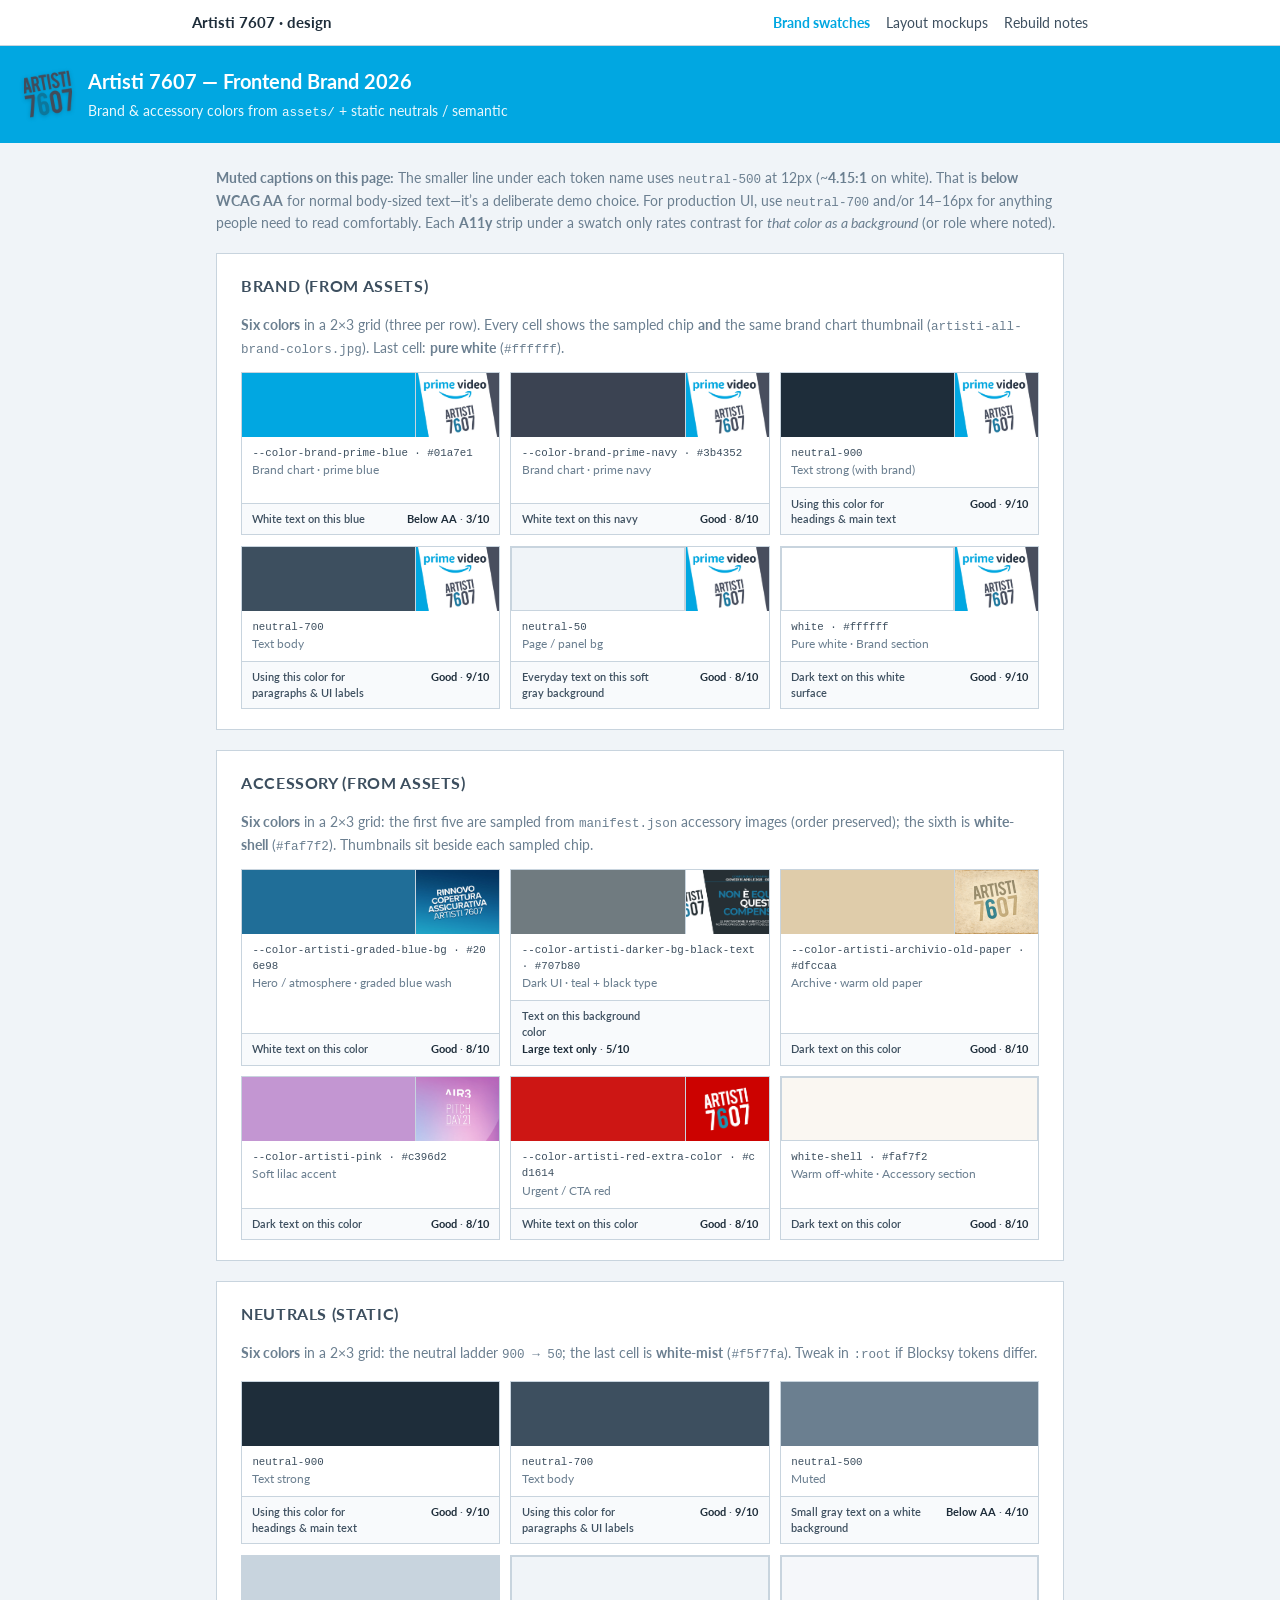
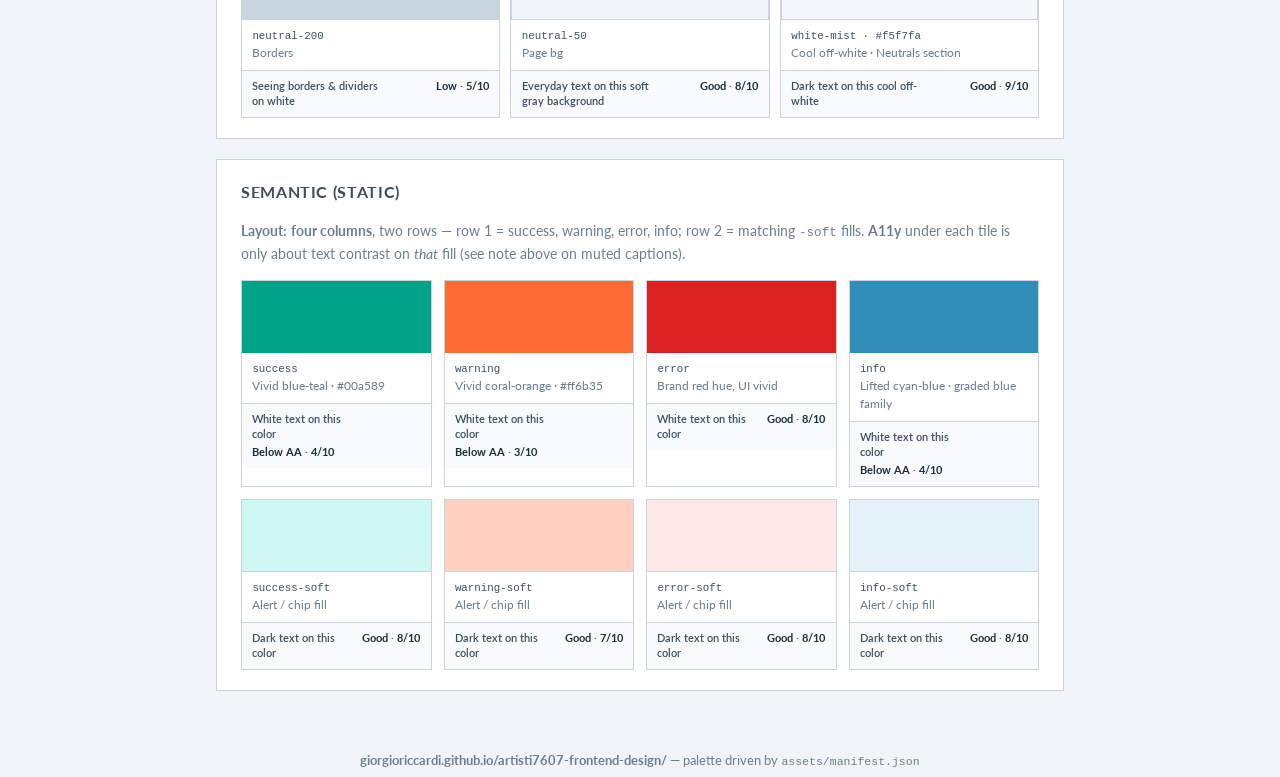
==== commit b3c68b61: "Restructure css/js into subfolders; square corners + 2px alt option - css/core/site.css: shared nav," ====
--- a/index.html
+++ b/index.html
@@ -8,327 +8,8 @@
   <link rel="preconnect" href="https://fonts.googleapis.com" />
   <link rel="preconnect" href="https://fonts.gstatic.com" crossorigin />
   <link href="https://fonts.googleapis.com/css2?family=Lato:ital,wght@0,300;0,400;0,700;1,400&amp;display=swap" rel="stylesheet" />
-  <link rel="stylesheet" href="css/site.css" />
-  <style>
-    :root {
-      /*
-        Static fallbacks aligned to assets/ (64×64 average sample, Pillow):
-        logo #3a5365, darker-bg #67869e, all-brand-colors #95bcce,
-        graded-blue #216f98, red-extra #cc1514
-      */
-      --color-primary: #3a5365;
-      --color-primary-light: #67869e;
-      --color-accent: #cc1514;
-      --color-accent-muted: #95bcce;
-
-      /* Brand chart (artisti-all-brand-colors.jpg): bright blue + navy pair */
-      --color-brand-prime-blue: #01a7e1;
-      --color-brand-prime-navy: #3b4352;
-
-      /*
-        Accessory reference medians (64px Pillow sample — live page uses JS average):
-        graded blue #136d9d · dark surface #264f59 · archive paper #e9d4b2 · pink #c29ad5 · red #cc0200
-      */
-
-      --color-neutral-900: #1e2d3a;
-      --color-neutral-700: #3d4f5f;
-      --color-neutral-500: #6b7f90;
-      --color-neutral-200: #c8d4de;
-      --color-neutral-50: #f0f4f8;
-
-      /* Whites / off-whites (after neutral-50 in the ramp) */
-      --color-white: #ffffff;
-      --color-white-mist: #f5f7fa;
-      --color-white-shell: #faf7f2;
-
-      /*
-        Semantic — brand-adjacent but more vivid for UI:
-        success = saturated blue-teal (still cool / graded-blue family, not muddy)
-        warning = vivid coral-orange (punchier than terracotta, still kin to accent red)
-        error / info unchanged
-      */
-      --color-success: #00a589;
-      --color-success-soft: #cff8f2;
-      --color-warning: #ff6b35;
-      --color-warning-soft: #ffd0c0;
-      --color-error: #d92222;
-      --color-error-soft: #fde8e8;
-      --color-info: #2f8db8;
-      --color-info-soft: #e3f1f8;
-
-      /* Matches live site https://artisti7607.com (Lato body) */
-      --font-sans: "Lato", system-ui, -apple-system, "Segoe UI", Roboto, sans-serif;
-      --font-mono: ui-monospace, SFMono-Regular, Menlo, Monaco, Consolas, monospace;
-    }
-
-    * {
-      box-sizing: border-box;
-    }
-
-    body {
-      margin: 0;
-      font-family: var(--font-sans);
-      font-weight: 400;
-      color: var(--color-neutral-900);
-      background: var(--color-neutral-50);
-      line-height: 1.5;
-    }
-
-    code {
-      font-family: var(--font-mono);
-      font-size: 0.9em;
-    }
-
-    header {
-      background: var(--header-bg, var(--color-brand-prime-blue));
-      color: #fff;
-      padding: 1.25rem 1.5rem;
-      transition: background 0.2s ease;
-    }
-
-    .header-row {
-      display: flex;
-      align-items: center;
-      gap: 1rem;
-      flex-wrap: wrap;
-    }
-
-    .header-logo {
-      height: 3rem;
-      width: auto;
-      display: block;
-      flex-shrink: 0;
-      object-fit: contain;
-      filter: drop-shadow(0 1px 2px rgba(0, 0, 0, 0.18));
-    }
-
-    .header-copy h1 {
-      margin: 0 0 0.25rem;
-      font-size: 1.25rem;
-      font-weight: 700;
-    }
-
-    .header-copy p {
-      margin: 0;
-      opacity: 0.92;
-      font-size: 0.875rem;
-      font-weight: 400;
-    }
-
-    main {
-      max-width: 56rem;
-      margin: 0 auto;
-      padding: 1.5rem;
-    }
-
-    section {
-      background: #fff;
-      border: 1px solid var(--color-neutral-200);
-      border-radius: 8px;
-      padding: 1.25rem 1.5rem;
-      margin-bottom: 1.25rem;
-    }
-
-    section h2 {
-      margin: 0 0 1rem;
-      font-size: 1rem;
-      font-weight: 700;
-      text-transform: uppercase;
-      letter-spacing: 0.04em;
-      color: var(--color-neutral-700);
-    }
-
-    .hint {
-      margin: 0;
-      font-size: 0.875rem;
-      color: var(--color-neutral-500);
-    }
-
-    .swatch-grid {
-      display: grid;
-      grid-template-columns: repeat(auto-fill, minmax(220px, 1fr));
-      gap: 0.75rem;
-    }
-
-    /* Semantic: 4 columns — row 1 solid, row 2 -soft */
-    .semantic-grid {
-      display: grid;
-      grid-template-columns: repeat(4, 1fr);
-      gap: 0.75rem;
-    }
-
-    /* Keep four columns on typical tablets; stack only on narrow viewports */
-    @media (max-width: 720px) {
-      .semantic-grid {
-        grid-template-columns: repeat(2, 1fr);
-      }
-    }
-
-    @media (max-width: 380px) {
-      .semantic-grid {
-        grid-template-columns: 1fr;
-      }
-    }
-
-    .swatch {
-      border-radius: 6px;
-      overflow: hidden;
-      border: 1px solid var(--color-neutral-200);
-    }
-
-    /* Brand / Accessory / Neutrals: six colors, three per row (2×3) */
-    .palette-six {
-      display: grid;
-      grid-template-columns: repeat(3, 1fr);
-      grid-template-rows: repeat(2, auto);
-      gap: 0.65rem;
-    }
-
-    @media (max-width: 640px) {
-      .palette-six {
-        grid-template-columns: repeat(2, 1fr);
-      }
-    }
-
-    .palette-six__item {
-      border-radius: 6px;
-      overflow: hidden;
-      border: 1px solid var(--color-neutral-200);
-      display: flex;
-      flex-direction: column;
-      background: #fff;
-    }
-
-    .palette-six__chip {
-      height: 4rem;
-      min-height: 4rem;
-      flex-shrink: 0;
-    }
-
-    .palette-six__chip--outline {
-      box-shadow: inset 0 0 0 1px var(--color-neutral-200);
-    }
-
-    .palette-six__item .swatch-meta {
-      flex: 1;
-    }
-
-    .palette-six__item .swatch-bar {
-      height: 4rem;
-      min-height: 4rem;
-    }
-
-    .swatch-bar {
-      display: flex;
-      height: 4.5rem;
-      min-height: 4.5rem;
-    }
-
-    .swatch-bar .swatch-color {
-      flex: 1;
-      min-width: 0;
-      height: 100%;
-    }
-
-    .swatch>.swatch-color {
-      height: 4.5rem;
-    }
-
-    .swatch-ref {
-      width: 5.25rem;
-      flex-shrink: 0;
-      height: 100%;
-      object-fit: cover;
-      object-position: center;
-      border-left: 1px solid var(--color-neutral-200);
-      display: block;
-      background: var(--color-neutral-200);
-    }
-
-    .swatch-ref--missing {
-      background: repeating-linear-gradient(-45deg, #e2e8f0, #e2e8f0 5px, #cbd5e1 5px, #cbd5e1 10px);
-    }
-
-    .swatch-thumb {
-      height: 4.5rem;
-      background-size: cover;
-      background-position: center;
-    }
-
-    .swatch-meta {
-      padding: 0.5rem 0.65rem;
-      font-size: 0.75rem;
-      background: #fff;
-    }
-
-    .swatch-meta code {
-      display: block;
-      color: var(--color-neutral-700);
-      word-break: break-all;
-    }
-
-    .swatch-meta span {
-      color: var(--color-neutral-500);
-    }
-
-    /* WCAG-oriented notes; text ≥4.5:1 on #f8fafc (neutral-700 body) */
-    .swatch-a11y {
-      padding: 0.45rem 0.65rem 0.5rem;
-      font-size: 0.6875rem;
-      line-height: 1.4;
-      color: var(--color-neutral-700);
-      background: #f8fafc;
-      border-top: 1px solid var(--color-neutral-200);
-    }
-
-    .swatch-a11y-row {
-      display: flex;
-      flex-wrap: wrap;
-      justify-content: space-between;
-      align-items: baseline;
-      gap: 0.15rem 0.5rem;
-    }
-
-    .swatch-a11y-topic {
-      color: var(--color-neutral-700);
-      font-weight: 600;
-      max-width: 58%;
-    }
-
-    .swatch-a11y-eval {
-      text-align: right;
-      font-variant-numeric: tabular-nums;
-    }
-
-    .swatch-a11y-verdict {
-      font-weight: 700;
-      color: var(--color-neutral-900);
-    }
-
-    .swatch-a11y-grade {
-      font-weight: 700;
-      color: var(--color-neutral-900);
-    }
-
-    .swatch.missing .swatch-color {
-      background: repeating-linear-gradient(-45deg, #eee, #eee 6px, #ddd 6px, #ddd 12px);
-    }
-
-    .swatch.missing .palette-six__chip {
-      background: repeating-linear-gradient(-45deg, #eee, #eee 6px, #ddd 6px, #ddd 12px);
-    }
-
-    .swatch.missing .swatch-meta span {
-      color: var(--color-error);
-    }
-
-    footer {
-      text-align: center;
-      padding: 1rem;
-      font-size: 0.8rem;
-      color: var(--color-neutral-500);
-    }
-  </style>
+  <link rel="stylesheet" href="css/core/site.css" />
+  <link rel="stylesheet" href="css/pages/palette.css" />
 </head>
 
 <body>
@@ -644,308 +325,7 @@
     <code>assets/manifest.json</code>
   </footer>
 
-  <script>
-    (function () {
-      function basePath() {
-        var p = window.location.pathname;
-        if (p.endsWith('/')) return p;
-        if (/\.html?$/i.test(p)) return p.replace(/[^/]+$/, '');
-        return p + '/';
-      }
-
-      function assetUrl(name) {
-        return basePath() + 'assets/' + encodeURI(name.replace(/^\/+/, ''));
-      }
-
-      function fileStem(name) {
-        return name.replace(/^.*\//, '').replace(/\.[^.]+$/, '');
-      }
-
-      function labelFromStem(stem) {
-        return stem.replace(/[-_]+/g, ' ').replace(/\s+/g, ' ').trim().replace(/\b\w/g, function (c) { return c.toUpperCase(); });
-      }
-
-      function cssVarFromStem(stem) {
-        var slug = stem.toLowerCase().replace(/[^a-z0-9]+/g, '-').replace(/^-|-$/g, '');
-        return '--color-' + slug;
-      }
-
-      function parseHex(hex) {
-        if (!hex || typeof hex !== 'string') return null;
-        var m = hex.trim().match(/^#?([0-9a-f]{6})$/i);
-        return m ? ('#' + m[1].toLowerCase()) : null;
-      }
-
-      function linChannel(c) {
-        c = c / 255;
-        return c <= 0.03928 ? c / 12.92 : Math.pow((c + 0.055) / 1.055, 2.4);
-      }
-
-      function luminanceHex(hex) {
-        var h = parseHex(hex);
-        if (!h) return 0;
-        h = h.slice(1);
-        var r = parseInt(h.slice(0, 2), 16), g = parseInt(h.slice(2, 4), 16), b = parseInt(h.slice(4, 6), 16);
-        return 0.2126 * linChannel(r) + 0.7152 * linChannel(g) + 0.0722 * linChannel(b);
-      }
-
-      function contrastRatioHex(a, b) {
-        var L1 = luminanceHex(a), L2 = luminanceHex(b);
-        var hi = Math.max(L1, L2), lo = Math.min(L1, L2);
-        return (hi + 0.05) / (lo + 0.05);
-      }
-
-      function fillA11yFromHex(hex) {
-        if (!parseHex(hex)) {
-          return {
-            topic: 'Text on this background color',
-            verdict: 'Unknown',
-            grade: '—/10',
-            title: 'No color sample — contrast not computed.'
-          };
-        }
-        var dark = '#1e2d3a';
-        var light = '#ffffff';
-        var cw = contrastRatioHex(light, hex);
-        var cd = contrastRatioHex(dark, hex);
-        var title = 'Contrast: white text ' + cw.toFixed(2) + ':1, dark text ' + cd.toFixed(2) + ':1 (AA needs 4.5:1 for normal-sized type).';
-        if (cw >= 4.5) {
-          title += ' White lettering on this color passes AA.';
-          return { topic: 'White text on this color', verdict: 'Good', grade: '8/10', title: title };
-        }
-        if (cd >= 4.5) {
-          title += ' Dark lettering on this color passes AA.';
-          return { topic: 'Dark text on this color', verdict: 'Good', grade: '8/10', title: title };
-        }
-        if (cw >= 3 || cd >= 3) {
-          return { topic: 'Text on this background color', verdict: 'Large text only', grade: '5/10', title: title };
-        }
-        return { topic: 'Text on this background color', verdict: 'Below AA', grade: '3/10', title: title };
-      }
-
-      function buildSwatchA11y(hex, missing) {
-        var box = document.createElement('div');
-        box.className = 'swatch-a11y';
-        var row1 = document.createElement('div');
-        row1.className = 'swatch-a11y-row';
-        var t1 = document.createElement('span');
-        t1.className = 'swatch-a11y-topic';
-        var e1 = document.createElement('span');
-        e1.className = 'swatch-a11y-eval';
-        if (missing) {
-          box.title = 'Image missing — no color sample.';
-          t1.textContent = 'Color from image (not available)';
-          e1.innerHTML = '<span class="swatch-a11y-verdict">Incomplete</span> · <span class="swatch-a11y-grade">—/10</span>';
-        } else {
-          var fa = fillA11yFromHex(hex);
-          box.title = fa.title;
-          t1.textContent = fa.topic;
-          e1.innerHTML = '<span class="swatch-a11y-verdict">' + fa.verdict + '</span> · <span class="swatch-a11y-grade">' + fa.grade + '</span>';
-        }
-        row1.appendChild(t1);
-        row1.appendChild(e1);
-        box.appendChild(row1);
-        return box;
-      }
-
-      function averageColor(img) {
-        var canvas = document.createElement('canvas');
-        var ctx = canvas.getContext('2d');
-        var w = 48, h = 48;
-        canvas.width = w;
-        canvas.height = h;
-        try {
-          ctx.drawImage(img, 0, 0, w, h);
-        } catch (e) {
-          return null;
-        }
-        var data = ctx.getImageData(0, 0, w, h).data;
-        var r = 0, g = 0, b = 0, n = 0;
-        for (var i = 0; i < data.length; i += 4) {
-          var a = data[i + 3];
-          if (a < 8) continue;
-          r += data[i];
-          g += data[i + 1];
-          b += data[i + 2];
-          n++;
-        }
-        if (!n) return null;
-        r = Math.round(r / n);
-        g = Math.round(g / n);
-        b = Math.round(b / n);
-        return '#' + [r, g, b].map(function (x) {
-          return x.toString(16).padStart(2, '0');
-        }).join('');
-      }
-
-      function accessoryPaletteCell(url, stem, hex, missing, caption) {
-        var varName = cssVarFromStem(fileStem(stem));
-        var label = labelFromStem(fileStem(stem));
-        var wrap = document.createElement('div');
-        wrap.className = 'palette-six__item swatch' + (missing ? ' missing' : '');
-        if (!missing && hex) {
-          document.documentElement.style.setProperty(varName, hex);
-        }
-
-        var bar = document.createElement('div');
-        bar.className = 'swatch-bar';
-
-        var colorDiv = document.createElement('div');
-        colorDiv.className = 'swatch-color';
-        if (missing) {
-          /* striped via CSS .missing .swatch-color */
-        } else if (hex) {
-          colorDiv.style.background = hex;
-        } else {
-          colorDiv.classList.add('swatch-thumb');
-          colorDiv.style.backgroundImage = 'url("' + url.replace(/"/g, '\\"') + '")';
-        }
-        bar.appendChild(colorDiv);
-
-        if (url) {
-          if (!missing) {
-            var ref = document.createElement('img');
-            ref.className = 'swatch-ref';
-            ref.src = url;
-            ref.alt = 'Source: ' + fileStem(stem).replace(/-/g, ' ');
-            ref.loading = 'lazy';
-            bar.appendChild(ref);
-          } else {
-            var ph = document.createElement('div');
-            ph.className = 'swatch-ref swatch-ref--missing';
-            ph.title = 'Asset missing';
-            bar.appendChild(ph);
-          }
-        }
-
-        wrap.appendChild(bar);
-
-        var meta = document.createElement('div');
-        meta.className = 'swatch-meta';
-        var code = document.createElement('code');
-        code.textContent = missing ? '(missing) ' + fileStem(stem) : varName + ' · ' + hex;
-        var span = document.createElement('span');
-        span.textContent = missing ? fileStem(stem) : (caption || label);
-        meta.appendChild(code);
-        meta.appendChild(span);
-        wrap.appendChild(meta);
-        wrap.appendChild(buildSwatchA11y(hex, missing));
-        return wrap;
-      }
-
-      function accessoryPlaceholderCell() {
-        var wrap = document.createElement('div');
-        wrap.className = 'palette-six__item swatch missing';
-        var chip = document.createElement('div');
-        chip.className = 'palette-six__chip';
-        wrap.appendChild(chip);
-        var meta = document.createElement('div');
-        meta.className = 'swatch-meta';
-        var code = document.createElement('code');
-        code.textContent = '(empty slot)';
-        var span = document.createElement('span');
-        span.textContent = 'Add another accessory in manifest';
-        meta.appendChild(code);
-        meta.appendChild(span);
-        wrap.appendChild(meta);
-        wrap.appendChild(buildSwatchA11y(null, true));
-        return wrap;
-      }
-
-      function accessoryShellCell() {
-        var wrap = document.createElement('div');
-        wrap.className = 'palette-six__item swatch';
-        var chip = document.createElement('div');
-        chip.className = 'palette-six__chip palette-six__chip--outline';
-        chip.style.background = 'var(--color-white-shell)';
-        wrap.appendChild(chip);
-        var meta = document.createElement('div');
-        meta.className = 'swatch-meta';
-        var code = document.createElement('code');
-        code.textContent = 'white-shell · #faf7f2';
-        var span = document.createElement('span');
-        span.textContent = 'Warm off-white · Accessory section';
-        meta.appendChild(code);
-        meta.appendChild(span);
-        wrap.appendChild(meta);
-        wrap.appendChild(buildSwatchA11y('#faf7f2', false));
-        return wrap;
-      }
-
-      function renderAccessorySix(files, container, emptyEl, captionsByFile) {
-        container.innerHTML = '';
-        if (!files || !files.length) {
-          emptyEl.hidden = false;
-          return Promise.resolve();
-        }
-        emptyEl.hidden = true;
-        var chain = Promise.resolve();
-        var row = [];
-        for (var i = 0; i < 5; i++) {
-          (function (idx) {
-            chain = chain.then(function () {
-              if (idx >= files.length) {
-                row[idx] = accessoryPlaceholderCell();
-                return Promise.resolve();
-              }
-              var name = files[idx];
-              var url = assetUrl(name);
-              var cap = captionsByFile && captionsByFile[name];
-              return loadImage(url).then(function (img) {
-                var hex = averageColor(img);
-                row[idx] = accessoryPaletteCell(url, name, hex, false, cap);
-              }).catch(function () {
-                row[idx] = accessoryPaletteCell(url, name, null, true, cap);
-              });
-            });
-          })(i);
-        }
-        return chain.then(function () {
-          for (var j = 0; j < 5; j++) {
-            container.appendChild(row[j]);
-          }
-          container.appendChild(accessoryShellCell());
-        });
-      }
-
-      function loadImage(url) {
-        return new Promise(function (resolve, reject) {
-          var img = new Image();
-          img.onload = function () { resolve(img); };
-          img.onerror = function () { reject(new Error('load')); };
-          img.src = url;
-        });
-      }
-
-      var ACCESSORY_CAPTIONS = {
-        'artisti-graded-blue-bg.jpg': 'Hero / atmosphere · graded blue wash',
-        'artisti-darker-bg_black-text.jpg': 'Dark UI · teal + black type',
-        'artisti-archivio-old-paper.png': 'Archive · warm old paper',
-        'artisti-pink.jpg': 'Soft lilac accent',
-        'artisti-red-extra-color.jpg': 'Urgent / CTA red'
-      };
-
-      fetch(assetUrl('manifest.json'))
-        .then(function (r) {
-          if (!r.ok) throw new Error('manifest');
-          return r.json();
-        })
-        .then(function (data) {
-          var accessory = data.accessory || [];
-          return renderAccessorySix(
-            accessory,
-            document.getElementById('accessory-palette'),
-            document.getElementById('accessory-empty'),
-            ACCESSORY_CAPTIONS
-          );
-        })
-        .catch(function () {
-          var empty = document.getElementById('accessory-empty');
-          empty.hidden = false;
-          empty.textContent = 'Could not load assets/manifest.json. Ensure it exists and GitHub Pages has finished deploying.';
-        });
-    })();
-  </script>
+  <script src="js/pages/palette.js" defer></script>
 </body>
 
 </html>
--- a/css/core/site.css
+++ b/css/core/site.css
@@ -0,0 +1,281 @@
+/*
+  Shared layout for artisti7607-frontend-design (GitHub Pages).
+  Brand: square corners (border-radius: 0) on chrome and contract mockups.
+  Page-specific rules live under css/pages/.
+*/
+
+:root {
+  --color-brand-prime-blue: #01a7e1;
+  --color-brand-prime-navy: #3b4352;
+  --color-neutral-900: #1e2d3a;
+  --color-neutral-700: #3d4f5f;
+  --color-neutral-500: #6b7f90;
+  --color-neutral-200: #c8d4de;
+  --color-neutral-50: #f0f4f8;
+  --font-sans: "Lato", system-ui, -apple-system, "Segoe UI", Roboto, sans-serif;
+}
+
+.visually-hidden {
+  position: absolute;
+  width: 1px;
+  height: 1px;
+  padding: 0;
+  margin: -1px;
+  overflow: hidden;
+  clip: rect(0, 0, 0, 0);
+  white-space: nowrap;
+  border: 0;
+}
+
+/* Skip link */
+.skip-link {
+  position: absolute;
+  left: -9999px;
+  z-index: 100;
+  padding: 0.5rem 1rem;
+  background: var(--color-brand-prime-navy);
+  color: #fff;
+  font-weight: 600;
+  text-decoration: none;
+  border-radius: 0;
+}
+
+.skip-link:focus {
+  left: 1rem;
+  top: 1rem;
+}
+
+/* Top microsite nav (all static pages) */
+.site-nav {
+  background: #fff;
+  border-bottom: 1px solid var(--color-neutral-200);
+  padding: 0.65rem 1.25rem;
+}
+
+.site-nav__inner {
+  max-width: 56rem;
+  margin: 0 auto;
+  display: flex;
+  flex-wrap: wrap;
+  align-items: center;
+  justify-content: space-between;
+  gap: 0.75rem 1rem;
+}
+
+.site-nav__brand {
+  font-weight: 700;
+  color: var(--color-neutral-900);
+  text-decoration: none;
+  font-size: 0.95rem;
+}
+
+.site-nav__brand:hover {
+  text-decoration: underline;
+}
+
+.site-nav__list {
+  display: flex;
+  flex-wrap: wrap;
+  gap: 0.5rem 1rem;
+  list-style: none;
+  margin: 0;
+  padding: 0;
+}
+
+.site-nav__list a {
+  color: var(--color-neutral-700);
+  text-decoration: none;
+  font-size: 0.875rem;
+}
+
+.site-nav__list a:hover {
+  text-decoration: underline;
+  color: var(--color-neutral-900);
+}
+
+.site-nav__list a[aria-current="page"] {
+  font-weight: 700;
+  color: var(--color-brand-prime-blue);
+}
+
+/* Layout mockups: same chrome contract, labels swap by scenario (square corners) */
+.mock-block {
+  margin-bottom: 2rem;
+}
+
+.mock-block h2 {
+  margin: 0 0 0.35rem;
+  font-size: 1.05rem;
+  font-weight: 700;
+  color: var(--color-neutral-700);
+  text-transform: none;
+  letter-spacing: normal;
+}
+
+.mock-block > p.hint {
+  margin: 0 0 0.85rem;
+}
+
+.mock-wrap {
+  border: 1px solid var(--color-neutral-200);
+  border-radius: 0;
+  overflow: hidden;
+  background: #fff;
+}
+
+.mock-bar {
+  background: var(--color-brand-prime-navy);
+  color: #fff;
+  padding: 0.5rem 0.75rem;
+  display: flex;
+  flex-wrap: wrap;
+  align-items: center;
+  gap: 0.65rem 1rem;
+}
+
+.mock-bar__logo {
+  display: flex;
+  align-items: center;
+  gap: 0.45rem;
+  text-decoration: none;
+  color: #fff;
+  font-weight: 700;
+  font-size: 0.8125rem;
+  flex-shrink: 0;
+}
+
+.mock-bar__logo img {
+  height: 2rem;
+  width: auto;
+  display: block;
+  object-fit: contain;
+}
+
+.mock-bar__primary {
+  display: flex;
+  flex-wrap: wrap;
+  gap: 0.35rem 0.75rem;
+  flex: 1;
+  justify-content: center;
+  min-width: 0;
+}
+
+.mock-bar__primary a {
+  color: rgba(255, 255, 255, 0.94);
+  text-decoration: none;
+  font-size: 0.8125rem;
+  white-space: nowrap;
+}
+
+.mock-bar__primary a:hover {
+  text-decoration: underline;
+}
+
+.mock-bar__util {
+  display: flex;
+  flex-wrap: wrap;
+  gap: 0.45rem 0.65rem;
+  align-items: center;
+  font-size: 0.8125rem;
+  flex-shrink: 0;
+}
+
+.mock-bar__util a,
+.mock-bar__util span[role="text"] {
+  color: rgba(255, 255, 255, 0.92);
+  text-decoration: none;
+}
+
+.mock-bar__util a:hover {
+  text-decoration: underline;
+}
+
+.mock-bar__util .mock-pill {
+  display: inline-block;
+  padding: 0.15rem 0.45rem;
+  border-radius: 0;
+  background: rgba(255, 255, 255, 0.12);
+  font-size: 0.75rem;
+}
+
+.mock-session {
+  white-space: nowrap;
+}
+
+.mock-session .mock-pill {
+  margin-right: 0.25rem;
+}
+
+.mock-body {
+  padding: 1.25rem;
+  background: var(--color-neutral-50);
+  min-height: 3.5rem;
+  color: var(--color-neutral-500);
+  font-size: 0.875rem;
+  border-bottom: 1px solid var(--color-neutral-200);
+}
+
+.mock-foot {
+  padding: 0.65rem 0.85rem;
+  display: flex;
+  flex-wrap: wrap;
+  gap: 0.45rem 0.85rem;
+  justify-content: space-between;
+  align-items: center;
+  font-size: 0.75rem;
+  color: var(--color-neutral-500);
+  background: #fff;
+}
+
+.mock-foot__links {
+  display: flex;
+  flex-wrap: wrap;
+  gap: 0.45rem 0.75rem;
+  list-style: none;
+  margin: 0;
+  padding: 0;
+}
+
+.mock-foot a {
+  color: var(--color-neutral-700);
+  text-decoration: none;
+}
+
+.mock-foot a:hover {
+  text-decoration: underline;
+}
+
+.docs-article {
+  max-width: 56rem;
+  margin: 0 auto;
+  padding: 1.5rem;
+}
+
+.docs-article h1 {
+  margin: 0 0 1rem;
+  font-size: 1.5rem;
+  color: var(--color-neutral-900);
+}
+
+.docs-article h2 {
+  margin: 1.5rem 0 0.5rem;
+  font-size: 1.1rem;
+  color: var(--color-neutral-700);
+  text-transform: none;
+  letter-spacing: normal;
+}
+
+.docs-article p,
+.docs-article li {
+  font-size: 0.9375rem;
+  color: var(--color-neutral-700);
+  line-height: 1.55;
+}
+
+.docs-article ul {
+  padding-left: 1.25rem;
+}
+
+.docs-article code {
+  font-size: 0.88em;
+}
--- a/css/pages/palette.css
+++ b/css/pages/palette.css
@@ -0,0 +1,323 @@
+/*
+  Brand swatches page (index.html).
+  Corners: 0 border-radius (on-brand square geometry).
+*/
+
+:root {
+  /*
+    Static fallbacks aligned to assets/ (64×64 average sample, Pillow):
+    logo #3a5365, darker-bg #67869e, all-brand-colors #95bcce,
+    graded-blue #216f98, red-extra #cc1514
+  */
+  --color-primary: #3a5365;
+  --color-primary-light: #67869e;
+  --color-accent: #cc1514;
+  --color-accent-muted: #95bcce;
+
+  /* Brand chart (artisti-all-brand-colors.jpg): bright blue + navy pair */
+  --color-brand-prime-blue: #01a7e1;
+  --color-brand-prime-navy: #3b4352;
+
+  /*
+    Accessory reference medians (64px Pillow sample — live page uses JS average):
+    graded blue #136d9d · dark surface #264f59 · archive paper #e9d4b2 · pink #c29ad5 · red #cc0200
+  */
+
+  --color-neutral-900: #1e2d3a;
+  --color-neutral-700: #3d4f5f;
+  --color-neutral-500: #6b7f90;
+  --color-neutral-200: #c8d4de;
+  --color-neutral-50: #f0f4f8;
+
+  /* Whites / off-whites (after neutral-50 in the ramp) */
+  --color-white: #ffffff;
+  --color-white-mist: #f5f7fa;
+  --color-white-shell: #faf7f2;
+
+  /*
+    Semantic — brand-adjacent but more vivid for UI:
+    success = saturated blue-teal (still cool / graded-blue family, not muddy)
+    warning = vivid coral-orange (punchier than terracotta, still kin to accent red)
+    error / info unchanged
+  */
+  --color-success: #00a589;
+  --color-success-soft: #cff8f2;
+  --color-warning: #ff6b35;
+  --color-warning-soft: #ffd0c0;
+  --color-error: #d92222;
+  --color-error-soft: #fde8e8;
+  --color-info: #2f8db8;
+  --color-info-soft: #e3f1f8;
+
+  /* Matches live site https://artisti7607.com (Lato body) */
+  --font-sans: "Lato", system-ui, -apple-system, "Segoe UI", Roboto, sans-serif;
+  --font-mono: ui-monospace, SFMono-Regular, Menlo, Monaco, Consolas, monospace;
+}
+
+* {
+  box-sizing: border-box;
+}
+
+body {
+  margin: 0;
+  font-family: var(--font-sans);
+  font-weight: 400;
+  color: var(--color-neutral-900);
+  background: var(--color-neutral-50);
+  line-height: 1.5;
+}
+
+code {
+  font-family: var(--font-mono);
+  font-size: 0.9em;
+}
+
+header {
+  background: var(--header-bg, var(--color-brand-prime-blue));
+  color: #fff;
+  padding: 1.25rem 1.5rem;
+  transition: background 0.2s ease;
+}
+
+.header-row {
+  display: flex;
+  align-items: center;
+  gap: 1rem;
+  flex-wrap: wrap;
+}
+
+.header-logo {
+  height: 3rem;
+  width: auto;
+  display: block;
+  flex-shrink: 0;
+  object-fit: contain;
+  filter: drop-shadow(0 1px 2px rgba(0, 0, 0, 0.18));
+}
+
+.header-copy h1 {
+  margin: 0 0 0.25rem;
+  font-size: 1.25rem;
+  font-weight: 700;
+}
+
+.header-copy p {
+  margin: 0;
+  opacity: 0.92;
+  font-size: 0.875rem;
+  font-weight: 400;
+}
+
+main {
+  max-width: 56rem;
+  margin: 0 auto;
+  padding: 1.5rem;
+}
+
+section {
+  background: #fff;
+  border: 1px solid var(--color-neutral-200);
+  border-radius: 0;
+  padding: 1.25rem 1.5rem;
+  margin-bottom: 1.25rem;
+}
+
+section h2 {
+  margin: 0 0 1rem;
+  font-size: 1rem;
+  font-weight: 700;
+  text-transform: uppercase;
+  letter-spacing: 0.04em;
+  color: var(--color-neutral-700);
+}
+
+.hint {
+  margin: 0;
+  font-size: 0.875rem;
+  color: var(--color-neutral-500);
+}
+
+.swatch-grid {
+  display: grid;
+  grid-template-columns: repeat(auto-fill, minmax(220px, 1fr));
+  gap: 0.75rem;
+}
+
+/* Semantic: 4 columns — row 1 solid, row 2 -soft */
+.semantic-grid {
+  display: grid;
+  grid-template-columns: repeat(4, 1fr);
+  gap: 0.75rem;
+}
+
+/* Keep four columns on typical tablets; stack only on narrow viewports */
+@media (max-width: 720px) {
+  .semantic-grid {
+    grid-template-columns: repeat(2, 1fr);
+  }
+}
+
+@media (max-width: 380px) {
+  .semantic-grid {
+    grid-template-columns: 1fr;
+  }
+}
+
+.swatch {
+  border-radius: 0;
+  overflow: hidden;
+  border: 1px solid var(--color-neutral-200);
+}
+
+/* Brand / Accessory / Neutrals: six colors, three per row (2×3) */
+.palette-six {
+  display: grid;
+  grid-template-columns: repeat(3, 1fr);
+  grid-template-rows: repeat(2, auto);
+  gap: 0.65rem;
+}
+
+@media (max-width: 640px) {
+  .palette-six {
+    grid-template-columns: repeat(2, 1fr);
+  }
+}
+
+.palette-six__item {
+  border-radius: 0;
+  overflow: hidden;
+  border: 1px solid var(--color-neutral-200);
+  display: flex;
+  flex-direction: column;
+  background: #fff;
+}
+
+.palette-six__chip {
+  height: 4rem;
+  min-height: 4rem;
+  flex-shrink: 0;
+}
+
+.palette-six__chip--outline {
+  box-shadow: inset 0 0 0 1px var(--color-neutral-200);
+}
+
+.palette-six__item .swatch-meta {
+  flex: 1;
+}
+
+.palette-six__item .swatch-bar {
+  height: 4rem;
+  min-height: 4rem;
+}
+
+.swatch-bar {
+  display: flex;
+  height: 4.5rem;
+  min-height: 4.5rem;
+}
+
+.swatch-bar .swatch-color {
+  flex: 1;
+  min-width: 0;
+  height: 100%;
+}
+
+.swatch>.swatch-color {
+  height: 4.5rem;
+}
+
+.swatch-ref {
+  width: 5.25rem;
+  flex-shrink: 0;
+  height: 100%;
+  object-fit: cover;
+  object-position: center;
+  border-left: 1px solid var(--color-neutral-200);
+  display: block;
+  background: var(--color-neutral-200);
+}
+
+.swatch-ref--missing {
+  background: repeating-linear-gradient(-45deg, #e2e8f0, #e2e8f0 5px, #cbd5e1 5px, #cbd5e1 10px);
+}
+
+.swatch-thumb {
+  height: 4.5rem;
+  background-size: cover;
+  background-position: center;
+}
+
+.swatch-meta {
+  padding: 0.5rem 0.65rem;
+  font-size: 0.75rem;
+  background: #fff;
+}
+
+.swatch-meta code {
+  display: block;
+  color: var(--color-neutral-700);
+  word-break: break-all;
+}
+
+.swatch-meta span {
+  color: var(--color-neutral-500);
+}
+
+/* WCAG-oriented notes; text ≥4.5:1 on #f8fafc (neutral-700 body) */
+.swatch-a11y {
+  padding: 0.45rem 0.65rem 0.5rem;
+  font-size: 0.6875rem;
+  line-height: 1.4;
+  color: var(--color-neutral-700);
+  background: #f8fafc;
+  border-top: 1px solid var(--color-neutral-200);
+}
+
+.swatch-a11y-row {
+  display: flex;
+  flex-wrap: wrap;
+  justify-content: space-between;
+  align-items: baseline;
+  gap: 0.15rem 0.5rem;
+}
+
+.swatch-a11y-topic {
+  color: var(--color-neutral-700);
+  font-weight: 600;
+  max-width: 58%;
+}
+
+.swatch-a11y-eval {
+  text-align: right;
+  font-variant-numeric: tabular-nums;
+}
+
+.swatch-a11y-verdict {
+  font-weight: 700;
+  color: var(--color-neutral-900);
+}
+
+.swatch-a11y-grade {
+  font-weight: 700;
+  color: var(--color-neutral-900);
+}
+
+.swatch.missing .swatch-color {
+  background: repeating-linear-gradient(-45deg, #eee, #eee 6px, #ddd 6px, #ddd 12px);
+}
+
+.swatch.missing .palette-six__chip {
+  background: repeating-linear-gradient(-45deg, #eee, #eee 6px, #ddd 6px, #ddd 12px);
+}
+
+.swatch.missing .swatch-meta span {
+  color: var(--color-error);
+}
+
+footer {
+  text-align: center;
+  padding: 1rem;
+  font-size: 0.8rem;
+  color: var(--color-neutral-500);
+}
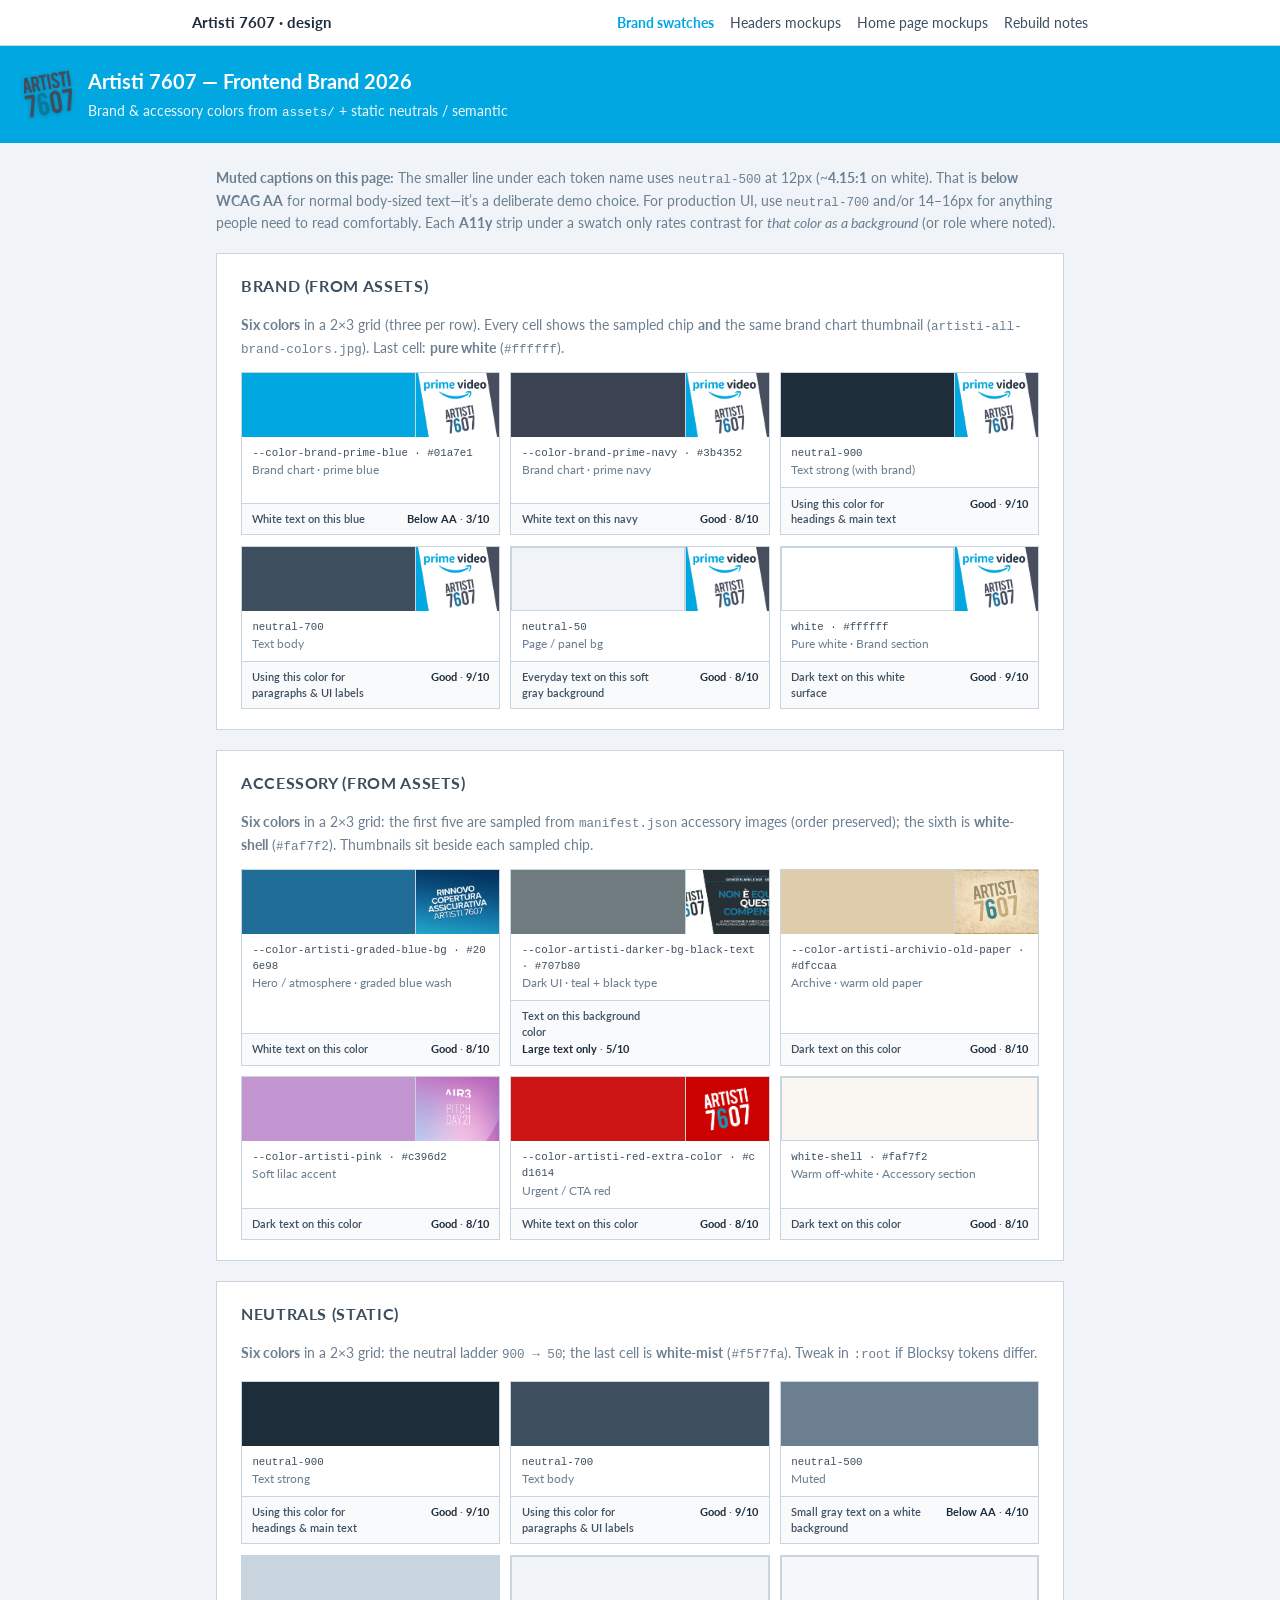
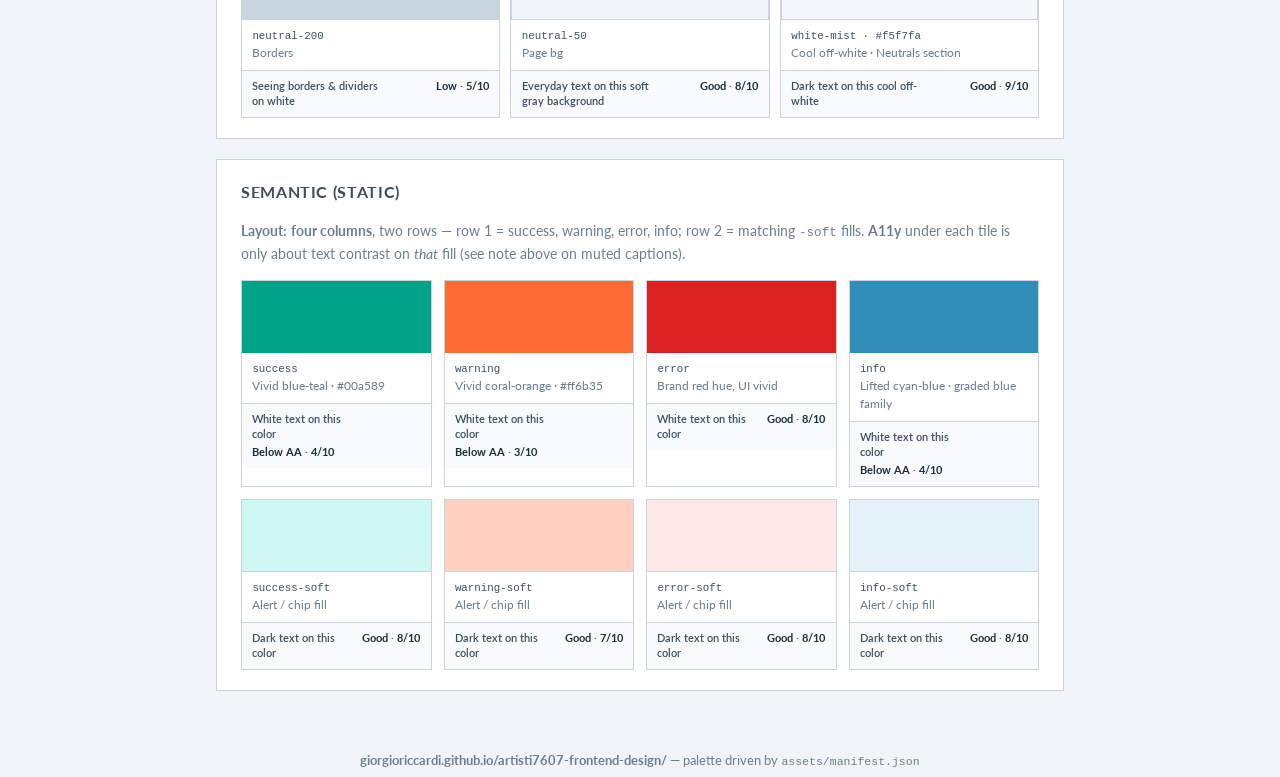
==== commit 07748151: "Rename layout mockups to headers; add home page mockups page - Rename mockups.html -> headers-mockup" ====
--- a/index.html
+++ b/index.html
@@ -19,7 +19,8 @@
       <a class="site-nav__brand" href="index.html">Artisti 7607 · design</a>
       <ul class="site-nav__list">
         <li><a href="index.html" aria-current="page">Brand swatches</a></li>
-        <li><a href="mockups.html">Layout mockups</a></li>
+        <li><a href="headers-mockups.html">Headers mockups</a></li>
+        <li><a href="home-page-mockups.html">Home page mockups</a></li>
         <li><a href="docs/rebuild-notes.html">Rebuild notes</a></li>
       </ul>
     </div>
--- a/css/core/site.css
+++ b/css/core/site.css
@@ -98,7 +98,7 @@
   color: var(--color-brand-prime-blue);
 }
 
-/* Layout mockups: same chrome contract, labels swap by scenario (square corners) */
+/* Headers mockups: same chrome contract, labels swap by scenario (square corners) */
 .mock-block {
   margin-bottom: 2rem;
 }
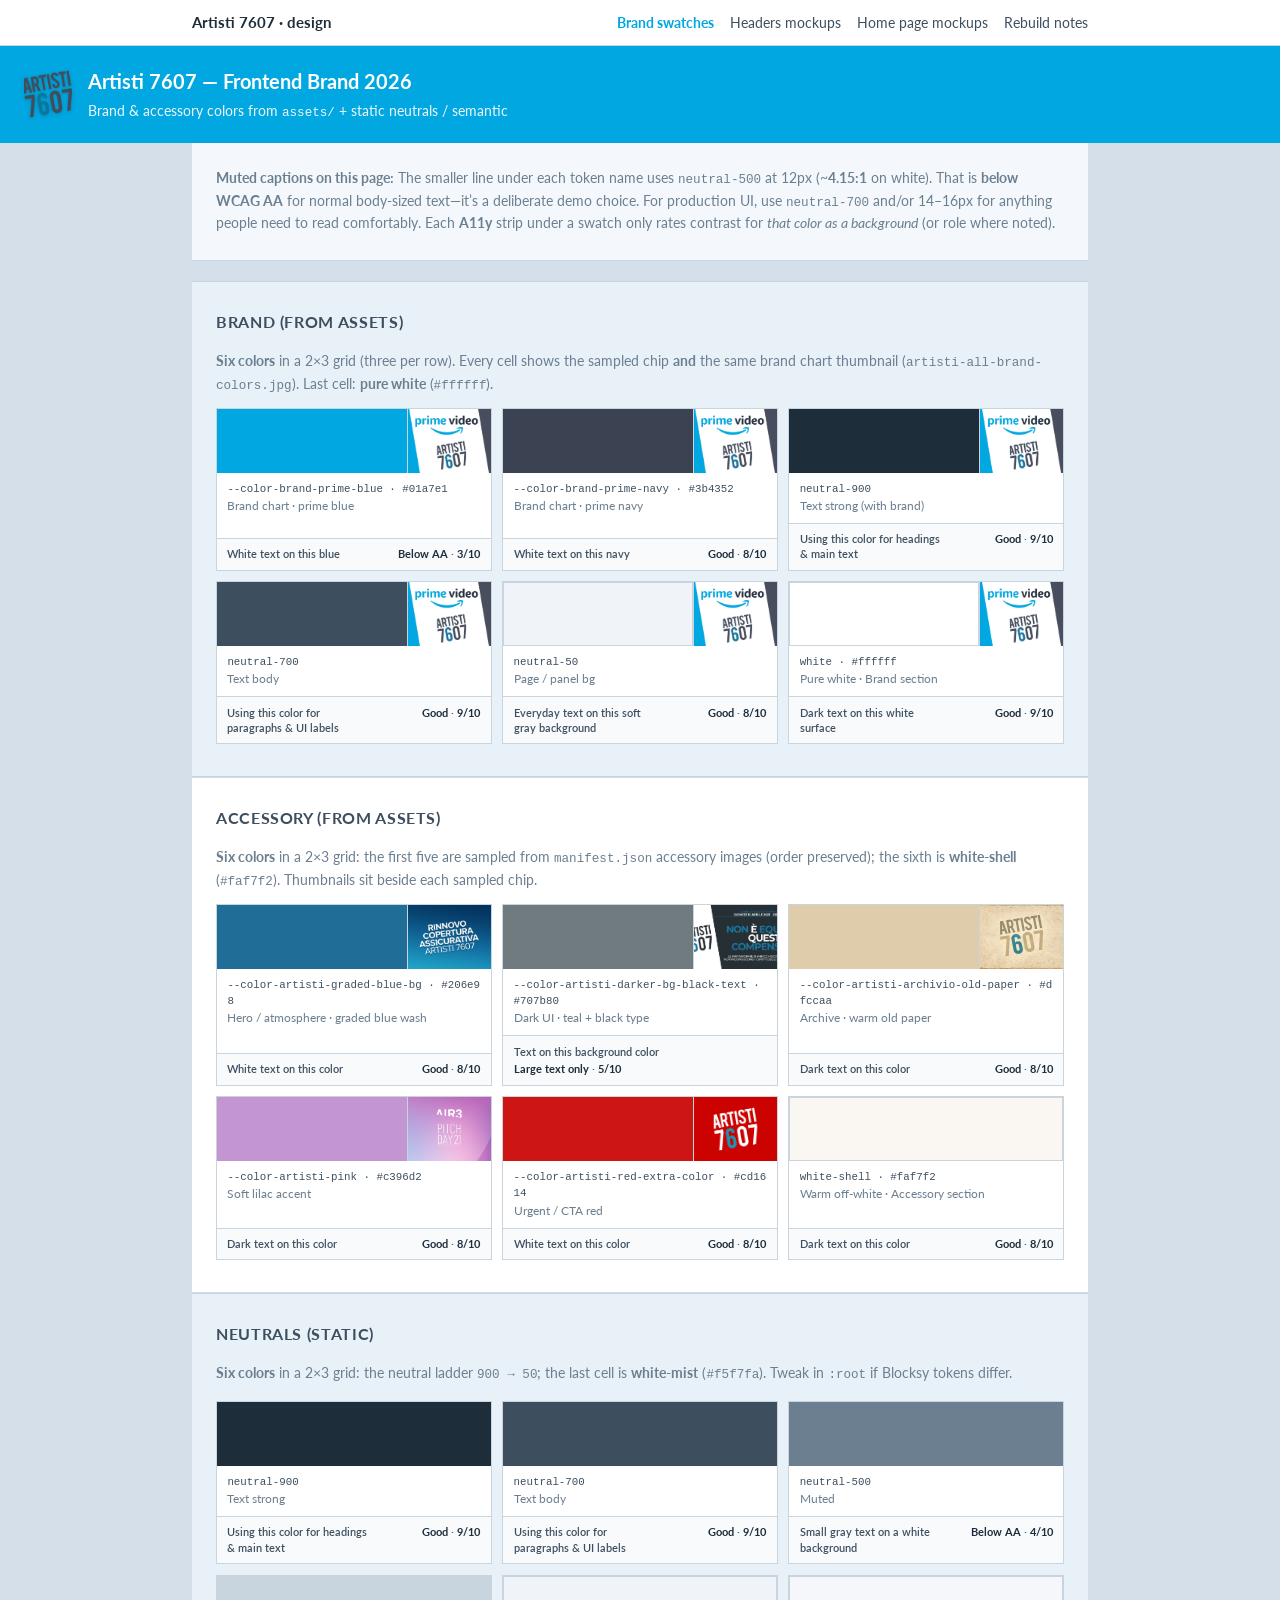
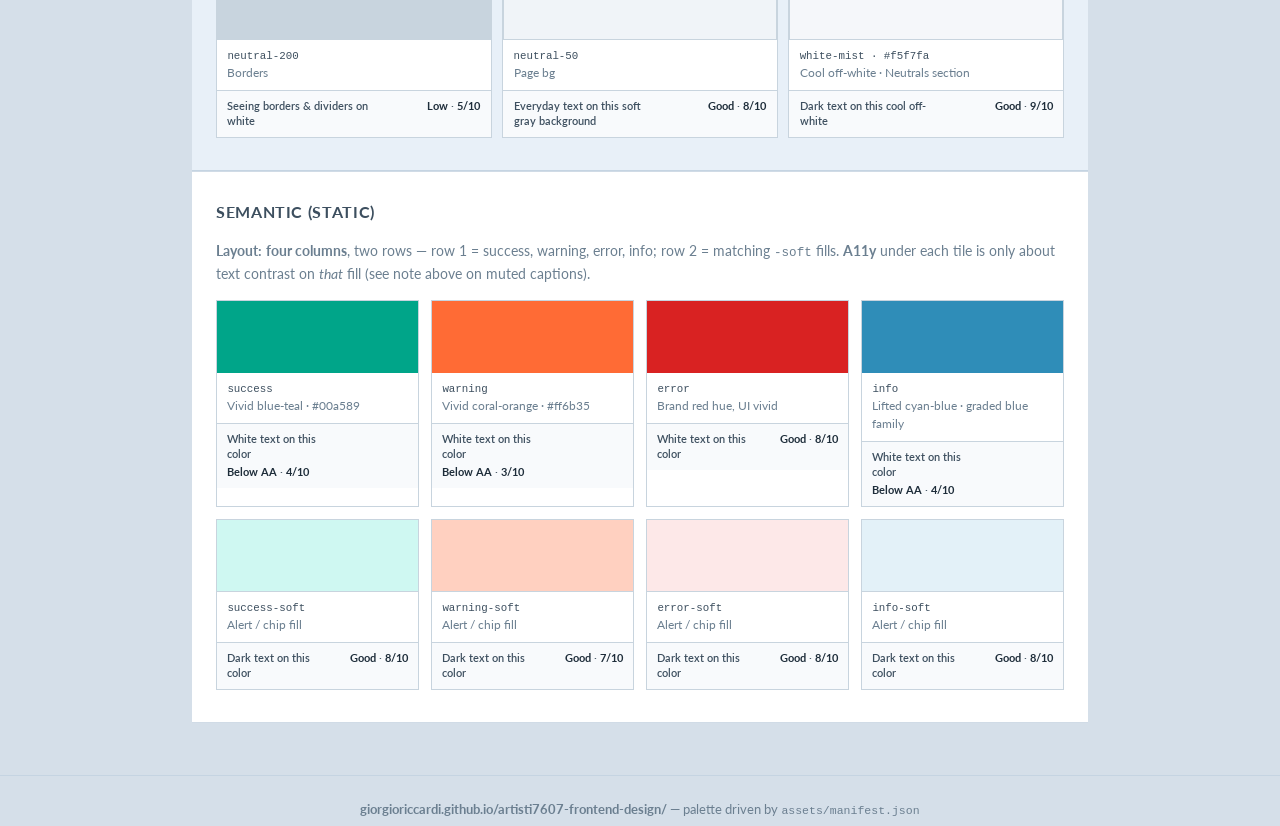
==== commit 7c2cdb7b: "design: striped section rails for long-scroll readability - Rail BG + alternating strip-a/strip-b on" ====
--- a/index.html
+++ b/index.html
@@ -12,7 +12,7 @@
   <link rel="stylesheet" href="css/pages/palette.css" />
 </head>
 
-<body>
+<body class="page-palette">
   <a class="skip-link" href="#main">Skip to content</a>
   <nav class="site-nav" aria-label="Design microsite">
     <div class="site-nav__inner">
--- a/css/pages/palette.css
+++ b/css/pages/palette.css
@@ -321,3 +321,49 @@
   font-size: 0.8rem;
   color: var(--color-neutral-500);
 }
+
+/* Long-scroll stripes — alternating section bands + rail background */
+body.page-palette {
+  background: #d5dfe9;
+}
+
+.page-palette main {
+  padding-top: 0;
+  padding-bottom: 2.75rem;
+}
+
+.page-palette main > p:first-of-type {
+  margin: 0 -1.5rem;
+  padding: 1.5rem 1.5rem 1.65rem;
+  background: #f4f8fc;
+  border-bottom: 1px solid #c5d4e2;
+}
+
+.page-palette main > section:nth-of-type(2n + 1) {
+  background: #e8f0f8;
+  border-color: #c5d4e2;
+  margin-bottom: 0;
+  margin-left: -1.5rem;
+  margin-right: -1.5rem;
+  padding: 1.75rem 1.5rem 2rem;
+  border-left: none;
+  border-right: none;
+  box-shadow: 0 1px 0 rgba(30, 45, 58, 0.04);
+}
+
+.page-palette main > section:nth-of-type(2n) {
+  background: #ffffff;
+  border-color: #d0dbe6;
+  margin-bottom: 0;
+  margin-left: -1.5rem;
+  margin-right: -1.5rem;
+  padding: 1.75rem 1.5rem 2rem;
+  border-left: none;
+  border-right: none;
+}
+
+.page-palette footer {
+  margin-top: 0.5rem;
+  padding-top: 1.5rem;
+  border-top: 1px solid #c5d4e2;
+}
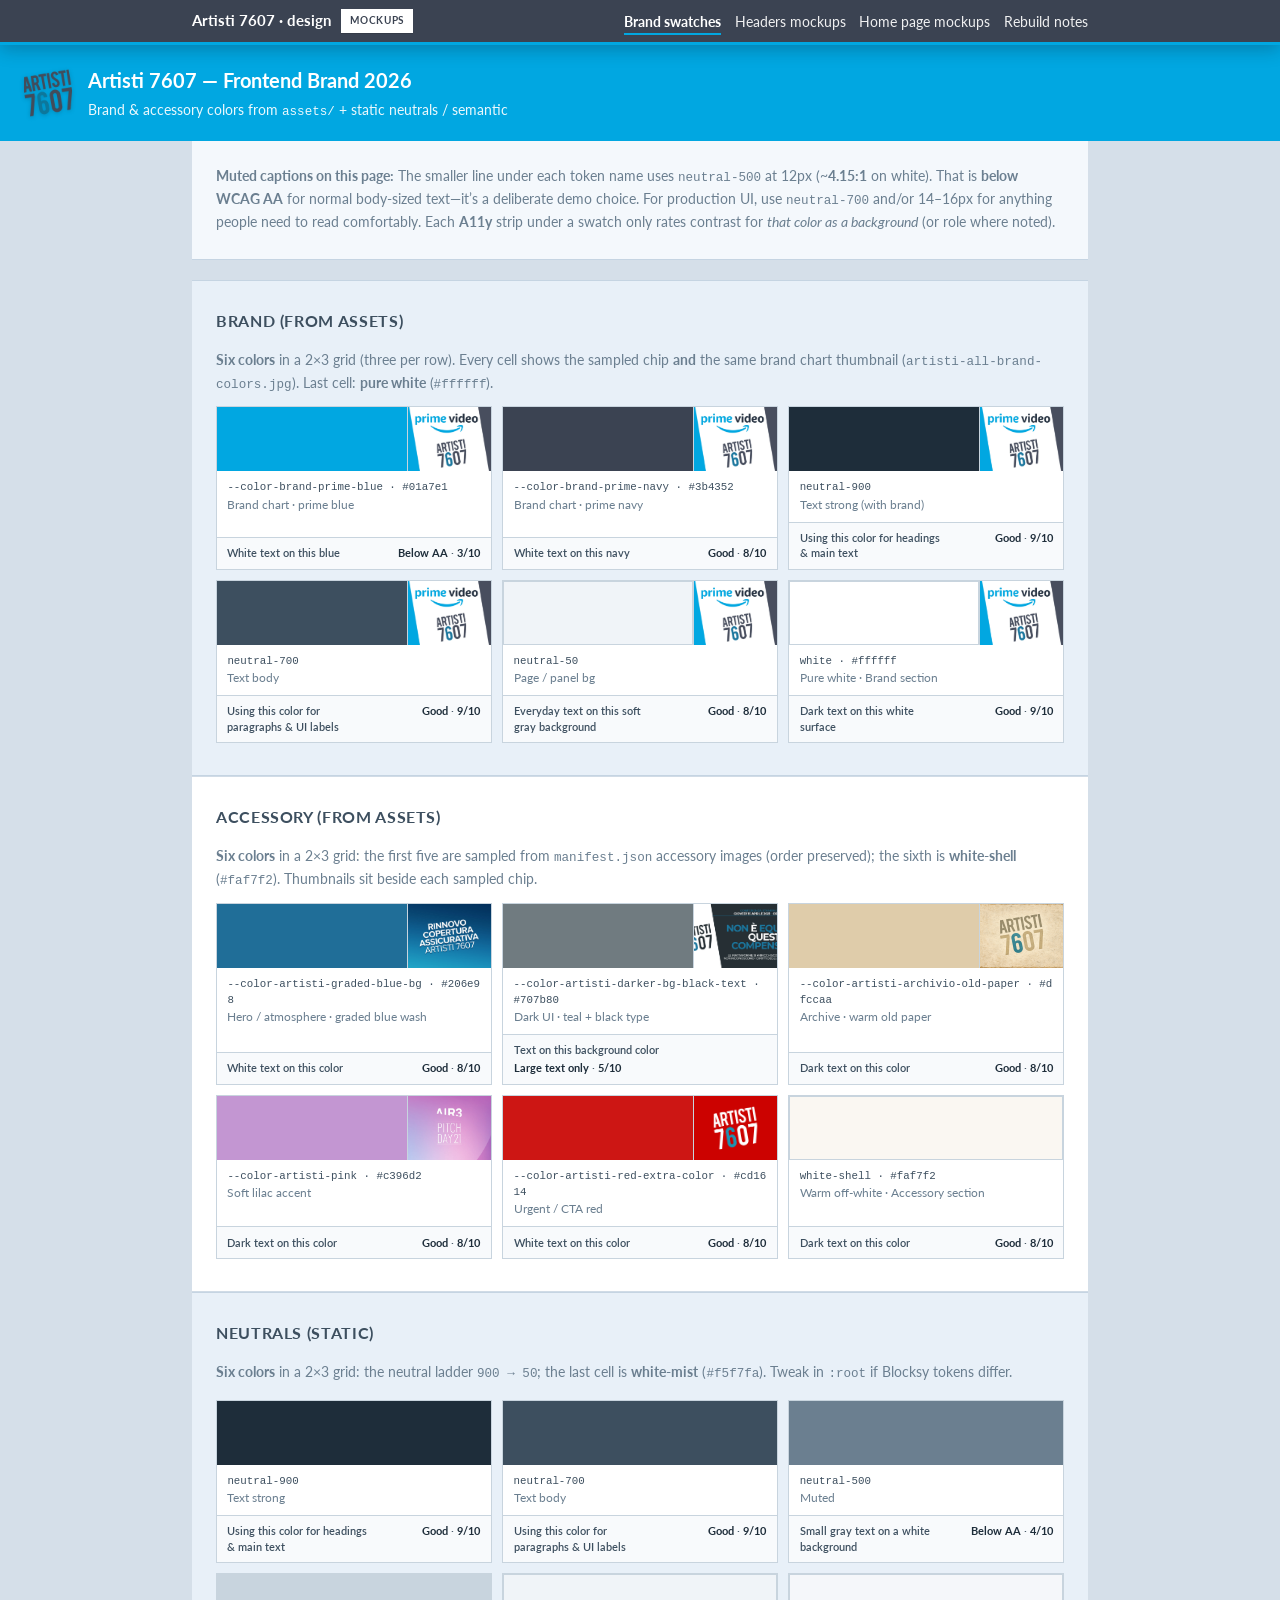
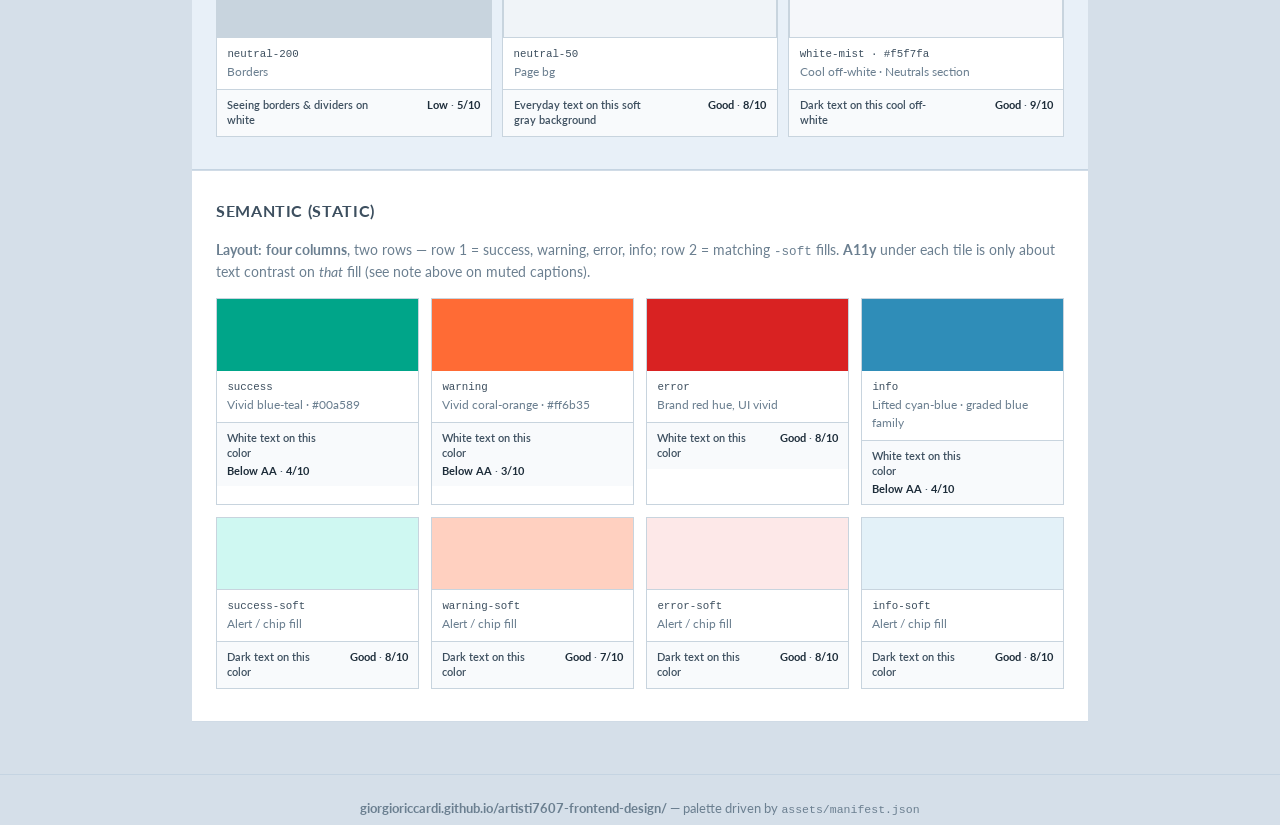
==== commit 46bfa74f: "fix(nav): sticky microsite bar, high-contrast chrome, Mockups tag Made-with: Cursor" ====
--- a/index.html
+++ b/index.html
@@ -14,9 +14,12 @@
 
 <body class="page-palette">
   <a class="skip-link" href="#main">Skip to content</a>
-  <nav class="site-nav" aria-label="Design microsite">
+  <nav class="site-nav" aria-label="Design microsite — mockups">
     <div class="site-nav__inner">
-      <a class="site-nav__brand" href="index.html">Artisti 7607 · design</a>
+      <div class="site-nav__brand-row">
+        <a class="site-nav__brand" href="index.html">Artisti 7607 · design</a>
+        <span class="site-nav__tag">Mockups</span>
+      </div>
       <ul class="site-nav__list">
         <li><a href="index.html" aria-current="page">Brand swatches</a></li>
         <li><a href="headers-mockups.html">Headers mockups</a></li>
--- a/css/core/site.css
+++ b/css/core/site.css
@@ -31,7 +31,7 @@
 .skip-link {
   position: absolute;
   left: -9999px;
-  z-index: 100;
+  z-index: 110;
   padding: 0.5rem 1rem;
   background: var(--color-brand-prime-navy);
   color: #fff;
@@ -45,11 +45,16 @@
   top: 1rem;
 }
 
-/* Top microsite nav (all static pages) */
+/* Top microsite nav (all static pages) — sticky chrome for mockup navigation */
 .site-nav {
-  background: #fff;
-  border-bottom: 1px solid var(--color-neutral-200);
-  padding: 0.65rem 1.25rem;
+  position: sticky;
+  top: 0;
+  z-index: 90;
+  background: var(--color-brand-prime-navy);
+  color: #fff;
+  border-bottom: 3px solid var(--color-brand-prime-blue);
+  box-shadow: 0 4px 18px rgba(15, 25, 40, 0.28);
+  padding: 0.55rem 1.25rem;
 }
 
 .site-nav__inner {
@@ -59,43 +64,75 @@
   flex-wrap: wrap;
   align-items: center;
   justify-content: space-between;
-  gap: 0.75rem 1rem;
+  gap: 0.65rem 1rem;
+}
+
+.site-nav__brand-row {
+  display: flex;
+  flex-wrap: wrap;
+  align-items: center;
+  gap: 0.45rem 0.65rem;
+  min-width: 0;
 }
 
 .site-nav__brand {
   font-weight: 700;
-  color: var(--color-neutral-900);
+  color: #fff;
   text-decoration: none;
   font-size: 0.95rem;
 }
 
 .site-nav__brand:hover {
   text-decoration: underline;
+  color: #fff;
+}
+
+.site-nav__tag {
+  display: inline-block;
+  padding: 0.2rem 0.5rem;
+  font-size: 0.65rem;
+  font-weight: 700;
+  letter-spacing: 0.06em;
+  text-transform: uppercase;
+  color: var(--color-brand-prime-navy);
+  background: #fff;
+  border: 1px solid rgba(255, 255, 255, 0.35);
+  box-shadow: 0 1px 0 rgba(0, 0, 0, 0.12);
 }
 
 .site-nav__list {
   display: flex;
   flex-wrap: wrap;
-  gap: 0.5rem 1rem;
+  gap: 0.35rem 0.85rem;
   list-style: none;
   margin: 0;
   padding: 0;
 }
 
 .site-nav__list a {
-  color: var(--color-neutral-700);
+  color: rgba(255, 255, 255, 0.92);
   text-decoration: none;
   font-size: 0.875rem;
+  padding: 0.2rem 0;
+  border-bottom: 2px solid transparent;
 }
 
 .site-nav__list a:hover {
-  text-decoration: underline;
-  color: var(--color-neutral-900);
+  text-decoration: none;
+  color: #fff;
+  border-bottom-color: rgba(255, 255, 255, 0.45);
 }
 
 .site-nav__list a[aria-current="page"] {
   font-weight: 700;
-  color: var(--color-brand-prime-blue);
+  color: #fff;
+  border-bottom-color: var(--color-brand-prime-blue);
+}
+
+.site-nav__brand:focus-visible,
+.site-nav__list a:focus-visible {
+  outline: 2px solid var(--color-brand-prime-blue);
+  outline-offset: 3px;
 }
 
 /* Headers mockups: same chrome contract, labels swap by scenario (square corners) */
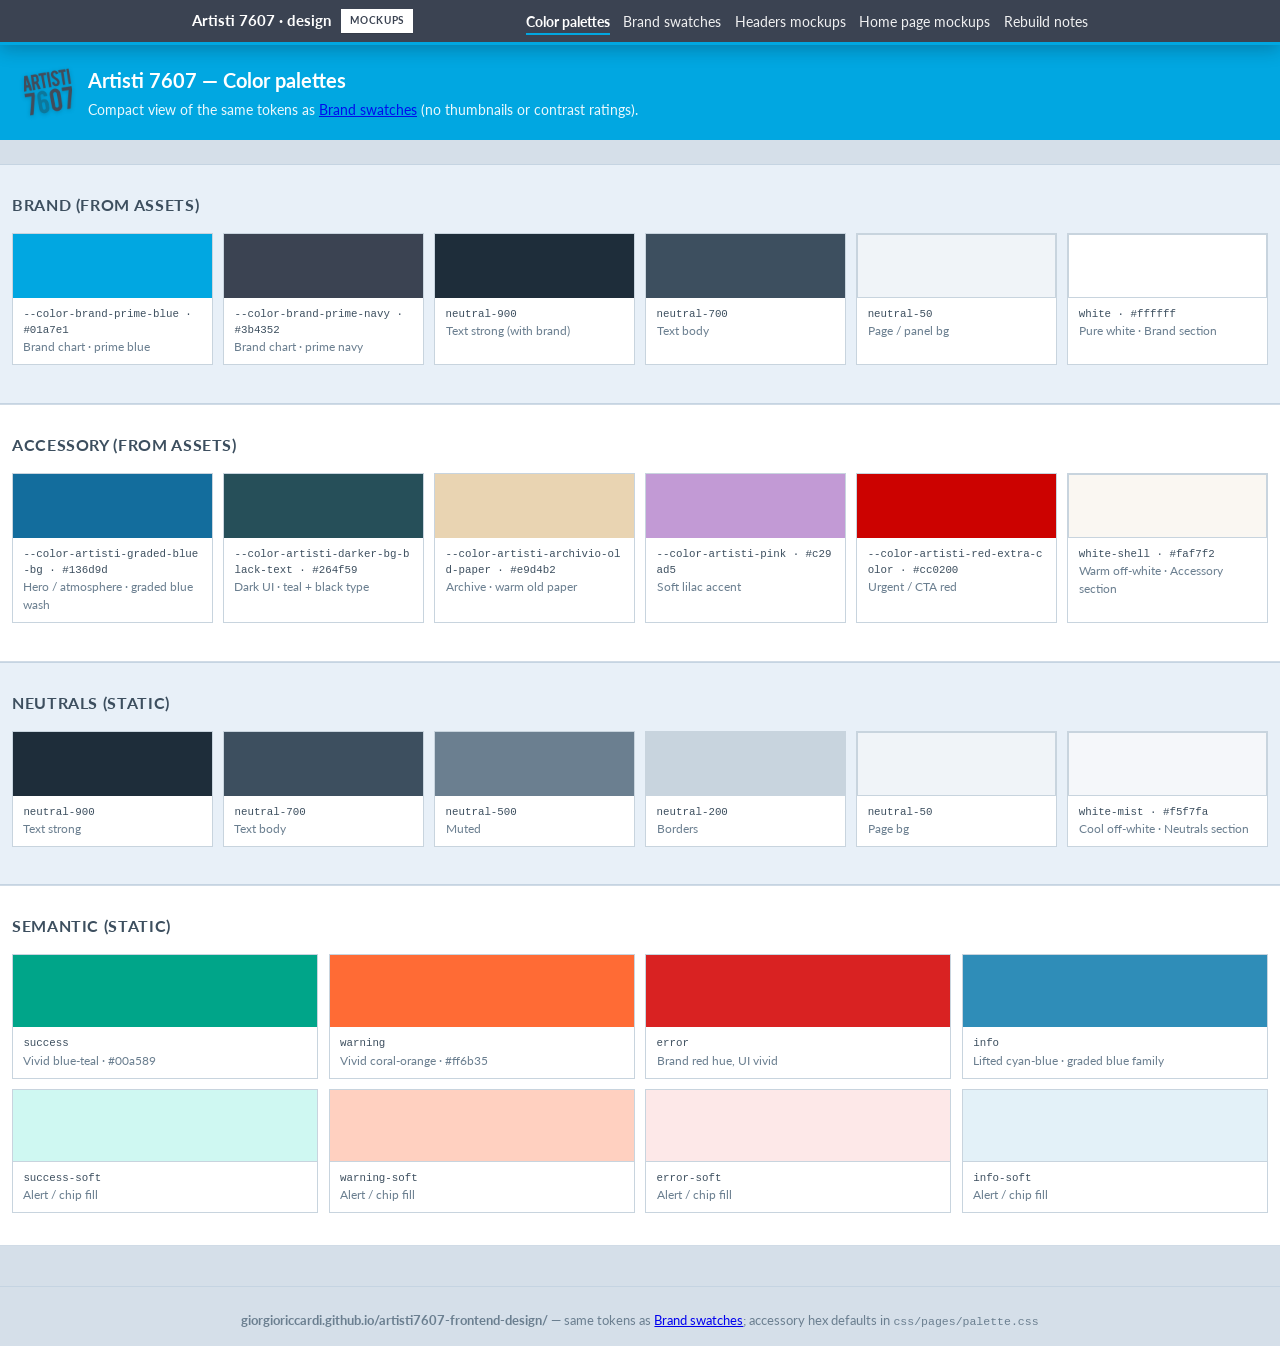
==== commit fa04fd02: "feat: color palettes landing, brand-swatches split, compact palette layout - index: Color palettes (" ====
--- a/index.html
+++ b/index.html
@@ -4,15 +4,16 @@
 <head>
   <meta charset="utf-8" />
   <meta name="viewport" content="width=device-width, initial-scale=1" />
-  <title>Artisti 7607 — Frontend Brand 2026</title>
+  <title>Color palettes — Artisti 7607 Frontend Brand 2026</title>
   <link rel="preconnect" href="https://fonts.googleapis.com" />
   <link rel="preconnect" href="https://fonts.gstatic.com" crossorigin />
   <link href="https://fonts.googleapis.com/css2?family=Lato:ital,wght@0,300;0,400;0,700;1,400&amp;display=swap" rel="stylesheet" />
   <link rel="stylesheet" href="css/core/site.css" />
   <link rel="stylesheet" href="css/pages/palette.css" />
+  <link rel="stylesheet" href="css/pages/color-palettes.css" />
 </head>
 
-<body class="page-palette">
+<body class="page-palette page-color-palettes">
   <a class="skip-link" href="#main">Skip to content</a>
   <nav class="site-nav" aria-label="Design microsite — mockups">
     <div class="site-nav__inner">
@@ -21,7 +22,8 @@
         <span class="site-nav__tag">Mockups</span>
       </div>
       <ul class="site-nav__list">
-        <li><a href="index.html" aria-current="page">Brand swatches</a></li>
+        <li><a href="index.html" aria-current="page">Color palettes</a></li>
+        <li><a href="brand-swatches.html">Brand swatches</a></li>
         <li><a href="headers-mockups.html">Headers mockups</a></li>
         <li><a href="home-page-mockups.html">Home page mockups</a></li>
         <li><a href="docs/rebuild-notes.html">Rebuild notes</a></li>
@@ -32,304 +34,195 @@
     <div class="header-row">
       <img class="header-logo" src="assets/artisti-brand-logo.png" width="120" height="48" alt="Artisti 7607" />
       <div class="header-copy">
-        <h1>Artisti 7607 — Frontend Brand 2026</h1>
-        <p>Brand &amp; accessory colors from <code>assets/</code> + static neutrals / semantic</p>
+        <h1>Artisti 7607 — Color palettes</h1>
+        <p>Compact view of the same tokens as <a href="brand-swatches.html">Brand swatches</a> (no thumbnails or contrast ratings).</p>
       </div>
     </div>
   </header>
 
   <main id="main">
-    <p class="hint" style="margin-bottom:1.25rem"><strong>Muted captions on this page:</strong> The smaller line under each
-      token name uses <code>neutral-500</code> at 12px (~<strong>4.15:1</strong> on white). That is <strong>below WCAG AA</strong>
-      for normal body-sized text—it’s a deliberate demo choice. For production UI, use <code>neutral-700</code> and/or
-      14–16px for anything people need to read comfortably. Each <strong>A11y</strong> strip under a swatch only rates
-      contrast for <em>that color as a background</em> (or role where noted).</p>
     <section aria-labelledby="brand-assets-heading">
       <h2 id="brand-assets-heading">Brand (from assets)</h2>
-      <p class="hint" style="margin-bottom:0.75rem">
-        <strong>Six colors</strong> in a 2×3 grid (three per row). Every cell shows the sampled chip
-        <strong>and</strong> the same brand chart thumbnail (<code>artisti-all-brand-colors.jpg</code>). Last cell:
-        <strong>pure white</strong> (<code>#ffffff</code>).
-      </p>
-      <div id="brand-palette" class="palette-six" aria-label="Brand palette, six colors">
+      <div id="brand-palette" class="palette-six palette-six--one-row" aria-label="Brand palette, six colors in one row">
         <div class="palette-six__item swatch">
           <div class="swatch-bar">
             <div class="swatch-color" style="background: var(--color-brand-prime-blue)"></div>
-            <img class="swatch-ref" src="assets/artisti-all-brand-colors.jpg" alt="Source artwork: brand color chart"
-              width="84" height="72" loading="lazy" />
           </div>
           <div class="swatch-meta">
             <code>--color-brand-prime-blue · #01a7e1</code>
             <span>Brand chart · prime blue</span>
           </div>
-          <div class="swatch-a11y" title="White on #01a7e1 ≈2.8:1 — fails WCAG AA for normal text. Dark text on this fill passes.">
-            <div class="swatch-a11y-row">
-              <span class="swatch-a11y-topic">White text on this blue</span>
-              <span class="swatch-a11y-eval"><span class="swatch-a11y-verdict">Below AA</span> · <span class="swatch-a11y-grade">3/10</span></span>
-            </div>
-          </div>
         </div>
         <div class="palette-six__item swatch">
           <div class="swatch-bar">
             <div class="swatch-color" style="background: var(--color-brand-prime-navy)"></div>
-            <img class="swatch-ref" src="assets/artisti-all-brand-colors.jpg" alt="Source artwork: brand color chart"
-              width="84" height="72" loading="lazy" />
           </div>
           <div class="swatch-meta">
             <code>--color-brand-prime-navy · #3b4352</code>
             <span>Brand chart · prime navy</span>
           </div>
-          <div class="swatch-a11y" title="White on navy ≈8.5:1 — AA body OK.">
-            <div class="swatch-a11y-row">
-              <span class="swatch-a11y-topic">White text on this navy</span>
-              <span class="swatch-a11y-eval"><span class="swatch-a11y-verdict">Good</span> · <span class="swatch-a11y-grade">8/10</span></span>
-            </div>
-          </div>
         </div>
         <div class="palette-six__item swatch">
           <div class="swatch-bar">
             <div class="swatch-color" style="background: var(--color-neutral-900)"></div>
-            <img class="swatch-ref" src="assets/artisti-all-brand-colors.jpg" alt="Source artwork: brand color chart"
-              width="84" height="72" loading="lazy" />
           </div>
           <div class="swatch-meta"><code>neutral-900</code><span>Text strong (with brand)</span></div>
-          <div class="swatch-a11y" title="Strong body text on light backgrounds — passes AA.">
-            <div class="swatch-a11y-row">
-              <span class="swatch-a11y-topic">Using this color for headings &amp; main text</span>
-              <span class="swatch-a11y-eval"><span class="swatch-a11y-verdict">Good</span> · <span class="swatch-a11y-grade">9/10</span></span>
-            </div>
-          </div>
         </div>
         <div class="palette-six__item swatch">
           <div class="swatch-bar">
             <div class="swatch-color" style="background: var(--color-neutral-700)"></div>
-            <img class="swatch-ref" src="assets/artisti-all-brand-colors.jpg" alt="Source artwork: brand color chart"
-              width="84" height="72" loading="lazy" />
           </div>
           <div class="swatch-meta"><code>neutral-700</code><span>Text body</span></div>
-          <div class="swatch-a11y" title="Body text on white — ~8.5:1, passes AA.">
-            <div class="swatch-a11y-row">
-              <span class="swatch-a11y-topic">Using this color for paragraphs &amp; UI labels</span>
-              <span class="swatch-a11y-eval"><span class="swatch-a11y-verdict">Good</span> · <span class="swatch-a11y-grade">9/10</span></span>
-            </div>
-          </div>
         </div>
         <div class="palette-six__item swatch">
           <div class="swatch-bar">
             <div class="swatch-color"
               style="background: var(--color-neutral-50); box-shadow: inset 0 0 0 1px var(--color-neutral-200)"></div>
-            <img class="swatch-ref" src="assets/artisti-all-brand-colors.jpg" alt="Source artwork: brand color chart"
-              width="84" height="72" loading="lazy" />
           </div>
           <div class="swatch-meta"><code>neutral-50</code><span>Page / panel bg</span></div>
-          <div class="swatch-a11y" title="Page bg: use neutral-900/700 for body text — passes.">
-            <div class="swatch-a11y-row">
-              <span class="swatch-a11y-topic">Everyday text on this soft gray background</span>
-              <span class="swatch-a11y-eval"><span class="swatch-a11y-verdict">Good</span> · <span class="swatch-a11y-grade">8/10</span></span>
-            </div>
-          </div>
         </div>
         <div class="palette-six__item swatch">
           <div class="swatch-bar">
             <div class="swatch-color palette-six__chip--outline" style="background: var(--color-white)"></div>
-            <img class="swatch-ref" src="assets/artisti-all-brand-colors.jpg" alt="Source artwork: brand color chart"
-              width="84" height="72" loading="lazy" />
           </div>
           <div class="swatch-meta"><code>white · #ffffff</code><span>Pure white · Brand section</span></div>
-          <div class="swatch-a11y" title="Dark body text on white — strong contrast.">
-            <div class="swatch-a11y-row">
-              <span class="swatch-a11y-topic">Dark text on this white surface</span>
-              <span class="swatch-a11y-eval"><span class="swatch-a11y-verdict">Good</span> · <span class="swatch-a11y-grade">9/10</span></span>
-            </div>
-          </div>
         </div>
       </div>
     </section>
 
     <section aria-labelledby="accessory-assets-heading">
       <h2 id="accessory-assets-heading">Accessory (from assets)</h2>
-      <p class="hint" style="margin-bottom:0.75rem">
-        <strong>Six colors</strong> in a 2×3 grid: the first five are sampled from <code>manifest.json</code> accessory
-        images (order preserved); the sixth is <strong>white-shell</strong> (<code>#faf7f2</code>). Thumbnails sit beside
-        each sampled chip.
-      </p>
-      <p id="accessory-empty" class="hint" hidden>
-        No accessory files listed. Add filenames to <code>manifest.json</code> → <code>accessory</code>.
-      </p>
-      <div id="accessory-palette" class="palette-six" aria-live="polite" aria-label="Accessory palette, six colors"></div>
+      <div id="accessory-palette" class="palette-six palette-six--one-row" aria-label="Accessory palette, six colors in one row">
+        <div class="palette-six__item swatch">
+          <div class="swatch-bar">
+            <div class="swatch-color" style="background: var(--color-artisti-graded-blue-bg)"></div>
+          </div>
+          <div class="swatch-meta">
+            <code>--color-artisti-graded-blue-bg · #136d9d</code>
+            <span>Hero / atmosphere · graded blue wash</span>
+          </div>
+        </div>
+        <div class="palette-six__item swatch">
+          <div class="swatch-bar">
+            <div class="swatch-color" style="background: var(--color-artisti-darker-bg-black-text)"></div>
+          </div>
+          <div class="swatch-meta">
+            <code>--color-artisti-darker-bg-black-text · #264f59</code>
+            <span>Dark UI · teal + black type</span>
+          </div>
+        </div>
+        <div class="palette-six__item swatch">
+          <div class="swatch-bar">
+            <div class="swatch-color" style="background: var(--color-artisti-archivio-old-paper)"></div>
+          </div>
+          <div class="swatch-meta">
+            <code>--color-artisti-archivio-old-paper · #e9d4b2</code>
+            <span>Archive · warm old paper</span>
+          </div>
+        </div>
+        <div class="palette-six__item swatch">
+          <div class="swatch-bar">
+            <div class="swatch-color" style="background: var(--color-artisti-pink)"></div>
+          </div>
+          <div class="swatch-meta">
+            <code>--color-artisti-pink · #c29ad5</code>
+            <span>Soft lilac accent</span>
+          </div>
+        </div>
+        <div class="palette-six__item swatch">
+          <div class="swatch-bar">
+            <div class="swatch-color" style="background: var(--color-artisti-red-extra-color)"></div>
+          </div>
+          <div class="swatch-meta">
+            <code>--color-artisti-red-extra-color · #cc0200</code>
+            <span>Urgent / CTA red</span>
+          </div>
+        </div>
+        <div class="palette-six__item swatch">
+          <div class="palette-six__chip palette-six__chip--outline" style="background: var(--color-white-shell)"></div>
+          <div class="swatch-meta"><code>white-shell · #faf7f2</code><span>Warm off-white · Accessory section</span></div>
+        </div>
+      </div>
     </section>
 
     <section aria-labelledby="neutral-heading">
       <h2 id="neutral-heading">Neutrals (static)</h2>
-      <p class="hint" style="margin-bottom:1rem">
-        <strong>Six colors</strong> in a 2×3 grid: the neutral ladder <code>900 → 50</code>; the last cell is
-        <strong>white-mist</strong> (<code>#f5f7fa</code>). Tweak in <code>:root</code> if Blocksy tokens differ.
-      </p>
-      <div id="neutral-palette" class="palette-six" aria-label="Neutral palette, six colors">
+      <div id="neutral-palette" class="palette-six palette-six--one-row" aria-label="Neutral palette, six colors in one row">
         <div class="palette-six__item swatch">
           <div class="palette-six__chip" style="background: var(--color-neutral-900)"></div>
           <div class="swatch-meta"><code>neutral-900</code><span>Text strong</span></div>
-          <div class="swatch-a11y" title="Strong body text on light backgrounds — passes AA.">
-            <div class="swatch-a11y-row">
-              <span class="swatch-a11y-topic">Using this color for headings &amp; main text</span>
-              <span class="swatch-a11y-eval"><span class="swatch-a11y-verdict">Good</span> · <span class="swatch-a11y-grade">9/10</span></span>
-            </div>
-          </div>
         </div>
         <div class="palette-six__item swatch">
           <div class="palette-six__chip" style="background: var(--color-neutral-700)"></div>
           <div class="swatch-meta"><code>neutral-700</code><span>Text body</span></div>
-          <div class="swatch-a11y" title="Body text on white — ~8.5:1, passes AA.">
-            <div class="swatch-a11y-row">
-              <span class="swatch-a11y-topic">Using this color for paragraphs &amp; UI labels</span>
-              <span class="swatch-a11y-eval"><span class="swatch-a11y-verdict">Good</span> · <span class="swatch-a11y-grade">9/10</span></span>
-            </div>
-          </div>
         </div>
         <div class="palette-six__item swatch">
           <div class="palette-six__chip" style="background: var(--color-neutral-500)"></div>
           <div class="swatch-meta"><code>neutral-500</code><span>Muted</span></div>
-          <div class="swatch-a11y" title="As 12px caption on white ~4.15:1 — fails AA body.">
-            <div class="swatch-a11y-row">
-              <span class="swatch-a11y-topic">Small gray text on a white background</span>
-              <span class="swatch-a11y-eval"><span class="swatch-a11y-verdict">Below AA</span> · <span class="swatch-a11y-grade">4/10</span></span>
-            </div>
-          </div>
         </div>
         <div class="palette-six__item swatch">
           <div class="palette-six__chip" style="background: var(--color-neutral-200)"></div>
           <div class="swatch-meta"><code>neutral-200</code><span>Borders</span></div>
-          <div class="swatch-a11y" title="1px border vs white ~1.5:1 — weak non-text contrast.">
-            <div class="swatch-a11y-row">
-              <span class="swatch-a11y-topic">Seeing borders &amp; dividers on white</span>
-              <span class="swatch-a11y-eval"><span class="swatch-a11y-verdict">Low</span> · <span class="swatch-a11y-grade">5/10</span></span>
-            </div>
-          </div>
         </div>
         <div class="palette-six__item swatch">
           <div class="palette-six__chip"
             style="background: var(--color-neutral-50); box-shadow: inset 0 0 0 1px var(--color-neutral-200)"></div>
           <div class="swatch-meta"><code>neutral-50</code><span>Page bg</span></div>
-          <div class="swatch-a11y" title="Page bg: use neutral-900/700 for body text — passes.">
-            <div class="swatch-a11y-row">
-              <span class="swatch-a11y-topic">Everyday text on this soft gray background</span>
-              <span class="swatch-a11y-eval"><span class="swatch-a11y-verdict">Good</span> · <span class="swatch-a11y-grade">8/10</span></span>
-            </div>
-          </div>
         </div>
         <div class="palette-six__item swatch">
           <div class="palette-six__chip palette-six__chip--outline" style="background: var(--color-white-mist)"></div>
           <div class="swatch-meta"><code>white-mist · #f5f7fa</code><span>Cool off-white · Neutrals section</span></div>
-          <div class="swatch-a11y" title="Slightly cool off-white; dark text still reads clearly.">
-            <div class="swatch-a11y-row">
-              <span class="swatch-a11y-topic">Dark text on this cool off-white</span>
-              <span class="swatch-a11y-eval"><span class="swatch-a11y-verdict">Good</span> · <span class="swatch-a11y-grade">9/10</span></span>
-            </div>
-          </div>
         </div>
       </div>
     </section>
 
     <section aria-labelledby="semantic-heading">
       <h2 id="semantic-heading">Semantic (static)</h2>
-      <p class="hint" style="margin-bottom:1rem"><strong>Layout:</strong> <strong>four columns</strong>, two rows — row 1 =
-        success, warning, error, info; row 2 = matching <code>-soft</code> fills. <strong>A11y</strong> under each tile is
-        only about text contrast on <em>that</em> fill (see note above on muted captions).</p>
-      <div class="semantic-grid">
+      <div class="semantic-grid semantic-grid--palette" aria-label="Semantic palette, four by two">
         <div class="swatch">
           <div class="swatch-color" style="background: var(--color-success)"></div>
           <div class="swatch-meta"><code>success</code><span>Vivid blue-teal · #00a589</span></div>
-          <div class="swatch-a11y" title="White on fill ~3.1:1 — fails AA body. Prefer dark text/icons on this fill.">
-            <div class="swatch-a11y-row">
-              <span class="swatch-a11y-topic">White text on this color</span>
-              <span class="swatch-a11y-eval"><span class="swatch-a11y-verdict">Below AA</span> · <span class="swatch-a11y-grade">4/10</span></span>
-            </div>
-          </div>
         </div>
         <div class="swatch">
           <div class="swatch-color" style="background: var(--color-warning)"></div>
           <div class="swatch-meta"><code>warning</code><span>Vivid coral-orange · #ff6b35</span></div>
-          <div class="swatch-a11y" title="White on fill ~2.8:1 — fails AA. Use dark text or stronger fill for small type.">
-            <div class="swatch-a11y-row">
-              <span class="swatch-a11y-topic">White text on this color</span>
-              <span class="swatch-a11y-eval"><span class="swatch-a11y-verdict">Below AA</span> · <span class="swatch-a11y-grade">3/10</span></span>
-            </div>
-          </div>
         </div>
         <div class="swatch">
           <div class="swatch-color" style="background: var(--color-error)"></div>
           <div class="swatch-meta"><code>error</code><span>Brand red hue, UI vivid</span></div>
-          <div class="swatch-a11y" title="White on fill ~5:1 — passes AA for normal body text.">
-            <div class="swatch-a11y-row">
-              <span class="swatch-a11y-topic">White text on this color</span>
-              <span class="swatch-a11y-eval"><span class="swatch-a11y-verdict">Good</span> · <span class="swatch-a11y-grade">8/10</span></span>
-            </div>
-          </div>
         </div>
         <div class="swatch">
           <div class="swatch-color" style="background: var(--color-info)"></div>
           <div class="swatch-meta"><code>info</code><span>Lifted cyan-blue · graded blue family</span></div>
-          <div class="swatch-a11y" title="White on fill ~3.7:1 — fails AA body. Prefer dark text on solid info.">
-            <div class="swatch-a11y-row">
-              <span class="swatch-a11y-topic">White text on this color</span>
-              <span class="swatch-a11y-eval"><span class="swatch-a11y-verdict">Below AA</span> · <span class="swatch-a11y-grade">4/10</span></span>
-            </div>
-          </div>
         </div>
         <div class="swatch">
           <div class="swatch-color"
             style="background: var(--color-success-soft); border-bottom: 1px solid var(--color-neutral-200)"></div>
           <div class="swatch-meta"><code>success-soft</code><span>Alert / chip fill</span></div>
-          <div class="swatch-a11y" title="neutral-700 on soft fill ~7.4:1 — AA OK for labels.">
-            <div class="swatch-a11y-row">
-              <span class="swatch-a11y-topic">Dark text on this color</span>
-              <span class="swatch-a11y-eval"><span class="swatch-a11y-verdict">Good</span> · <span class="swatch-a11y-grade">8/10</span></span>
-            </div>
-          </div>
         </div>
         <div class="swatch">
           <div class="swatch-color"
             style="background: var(--color-warning-soft); border-bottom: 1px solid var(--color-neutral-200)"></div>
           <div class="swatch-meta"><code>warning-soft</code><span>Alert / chip fill</span></div>
-          <div class="swatch-a11y" title="neutral-700 on fill ~6:1 — AA OK.">
-            <div class="swatch-a11y-row">
-              <span class="swatch-a11y-topic">Dark text on this color</span>
-              <span class="swatch-a11y-eval"><span class="swatch-a11y-verdict">Good</span> · <span class="swatch-a11y-grade">7/10</span></span>
-            </div>
-          </div>
         </div>
         <div class="swatch">
           <div class="swatch-color"
             style="background: var(--color-error-soft); border-bottom: 1px solid var(--color-neutral-200)"></div>
           <div class="swatch-meta"><code>error-soft</code><span>Alert / chip fill</span></div>
-          <div class="swatch-a11y" title="neutral-700 on fill ~7.2:1 — AA OK.">
-            <div class="swatch-a11y-row">
-              <span class="swatch-a11y-topic">Dark text on this color</span>
-              <span class="swatch-a11y-eval"><span class="swatch-a11y-verdict">Good</span> · <span class="swatch-a11y-grade">8/10</span></span>
-            </div>
-          </div>
         </div>
         <div class="swatch">
           <div class="swatch-color"
             style="background: var(--color-info-soft); border-bottom: 1px solid var(--color-neutral-200)"></div>
           <div class="swatch-meta"><code>info-soft</code><span>Alert / chip fill</span></div>
-          <div class="swatch-a11y" title="neutral-700 on fill ~7.3:1 — AA OK.">
-            <div class="swatch-a11y-row">
-              <span class="swatch-a11y-topic">Dark text on this color</span>
-              <span class="swatch-a11y-eval"><span class="swatch-a11y-verdict">Good</span> · <span class="swatch-a11y-grade">8/10</span></span>
-            </div>
-          </div>
         </div>
       </div>
     </section>
   </main>
 
   <footer>
-    <strong>giorgioriccardi.github.io/artisti7607-frontend-design/</strong> — palette driven by
-    <code>assets/manifest.json</code>
+    <strong>giorgioriccardi.github.io/artisti7607-frontend-design/</strong> — same tokens as
+    <a href="brand-swatches.html">Brand swatches</a>; accessory hex defaults in <code>css/pages/palette.css</code>
   </footer>
-
-  <script src="js/pages/palette.js" defer></script>
 </body>
 
-</html>+</html>
--- a/css/core/site.css
+++ b/css/core/site.css
@@ -1,6 +1,6 @@
 /*
   Shared layout for artisti7607-frontend-design (GitHub Pages).
-  Brand: square corners (border-radius: 0) on chrome and contract mockups.
+  Brand: square corners (border-radius: 0) on header/footer and contract mockups.
   Page-specific rules live under css/pages/.
 */
 
@@ -45,7 +45,7 @@
   top: 1rem;
 }
 
-/* Top microsite nav (all static pages) — sticky chrome for mockup navigation */
+/* Top microsite nav (all static pages) — sticky bar for mockup navigation */
 .site-nav {
   position: sticky;
   top: 0;
@@ -135,7 +135,7 @@
   outline-offset: 3px;
 }
 
-/* Headers mockups: same chrome contract, labels swap by scenario (square corners) */
+/* Headers mockups: same header/footer contract, labels swap by scenario (square corners) */
 .mock-block {
   margin-bottom: 2rem;
 }
--- a/css/pages/palette.css
+++ b/css/pages/palette.css
@@ -1,5 +1,5 @@
 /*
-  Brand swatches page (index.html).
+  Brand swatches page (brand-swatches.html).
   Corners: 0 border-radius (on-brand square geometry).
 */
 
@@ -21,7 +21,13 @@
   /*
     Accessory reference medians (64px Pillow sample — live page uses JS average):
     graded blue #136d9d · dark surface #264f59 · archive paper #e9d4b2 · pink #c29ad5 · red #cc0200
+    (Defaults below match stems in assets/manifest.json; brand-swatches.js may override from image.)
   */
+  --color-artisti-graded-blue-bg: #136d9d;
+  --color-artisti-darker-bg-black-text: #264f59;
+  --color-artisti-archivio-old-paper: #e9d4b2;
+  --color-artisti-pink: #c29ad5;
+  --color-artisti-red-extra-color: #cc0200;
 
   --color-neutral-900: #1e2d3a;
   --color-neutral-700: #3d4f5f;
--- a/css/pages/color-palettes.css
+++ b/css/pages/color-palettes.css
@@ -0,0 +1,48 @@
+/*
+  Color palettes (index.html): Brand / Accessory / Neutrals = six tiles in one horizontal row.
+  Semantic = 4×2 grid (two rows of four). No thumbnails or A11y rating strips on this page only.
+*/
+
+body.page-color-palettes main {
+  max-width: min(100%, 88rem);
+  margin: 0 auto;
+  padding: 1.5rem 0.75rem 2rem;
+}
+
+/* One scrollable row of six (narrow tiles scroll horizontally on small viewports) */
+body.page-color-palettes .palette-six.palette-six--one-row {
+  display: flex;
+  flex-direction: row;
+  flex-wrap: nowrap;
+  gap: 0.65rem;
+  overflow-x: auto;
+  overflow-y: hidden;
+  -webkit-overflow-scrolling: touch;
+  padding-bottom: 0.35rem;
+}
+
+body.page-color-palettes .palette-six.palette-six--one-row > .palette-six__item {
+  flex: 1 0 11rem;
+  min-width: 10.25rem;
+  max-width: 16rem;
+}
+
+/* Semantic: two rows × four columns (overrides default .semantic-grid breakpoints on this page) */
+body.page-color-palettes .semantic-grid.semantic-grid--palette {
+  display: grid;
+  grid-template-columns: repeat(4, minmax(0, 1fr));
+  grid-template-rows: repeat(2, auto);
+  gap: 0.65rem;
+}
+
+@media (max-width: 720px) {
+  body.page-color-palettes .semantic-grid.semantic-grid--palette {
+    grid-template-columns: repeat(4, minmax(0, 1fr));
+  }
+}
+
+@media (max-width: 380px) {
+  body.page-color-palettes .semantic-grid.semantic-grid--palette {
+    grid-template-columns: repeat(4, minmax(0, 1fr));
+  }
+}
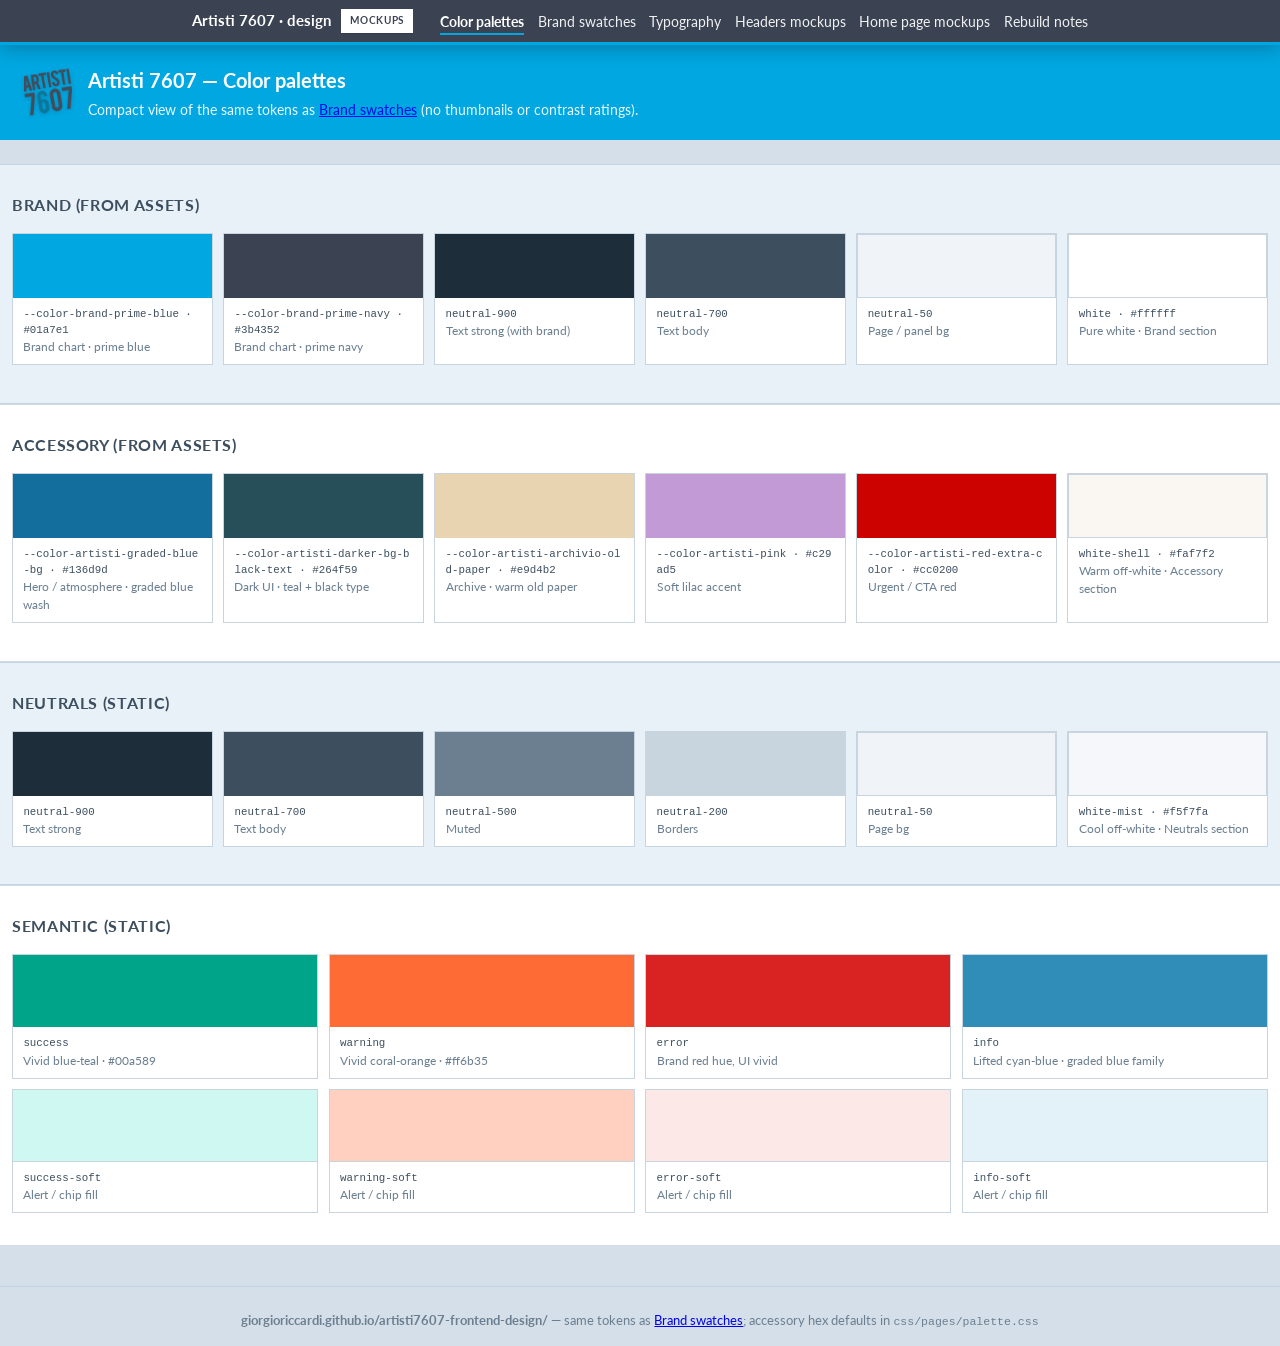
==== commit c0a2d635: "feat(typography): comparison page, eight families, 4×2 cards, nav - Add typography-comparison.html +" ====
--- a/index.html
+++ b/index.html
@@ -24,6 +24,7 @@
       <ul class="site-nav__list">
         <li><a href="index.html" aria-current="page">Color palettes</a></li>
         <li><a href="brand-swatches.html">Brand swatches</a></li>
+        <li><a href="typography-comparison.html">Typography</a></li>
         <li><a href="headers-mockups.html">Headers mockups</a></li>
         <li><a href="home-page-mockups.html">Home page mockups</a></li>
         <li><a href="docs/rebuild-notes.html">Rebuild notes</a></li>
